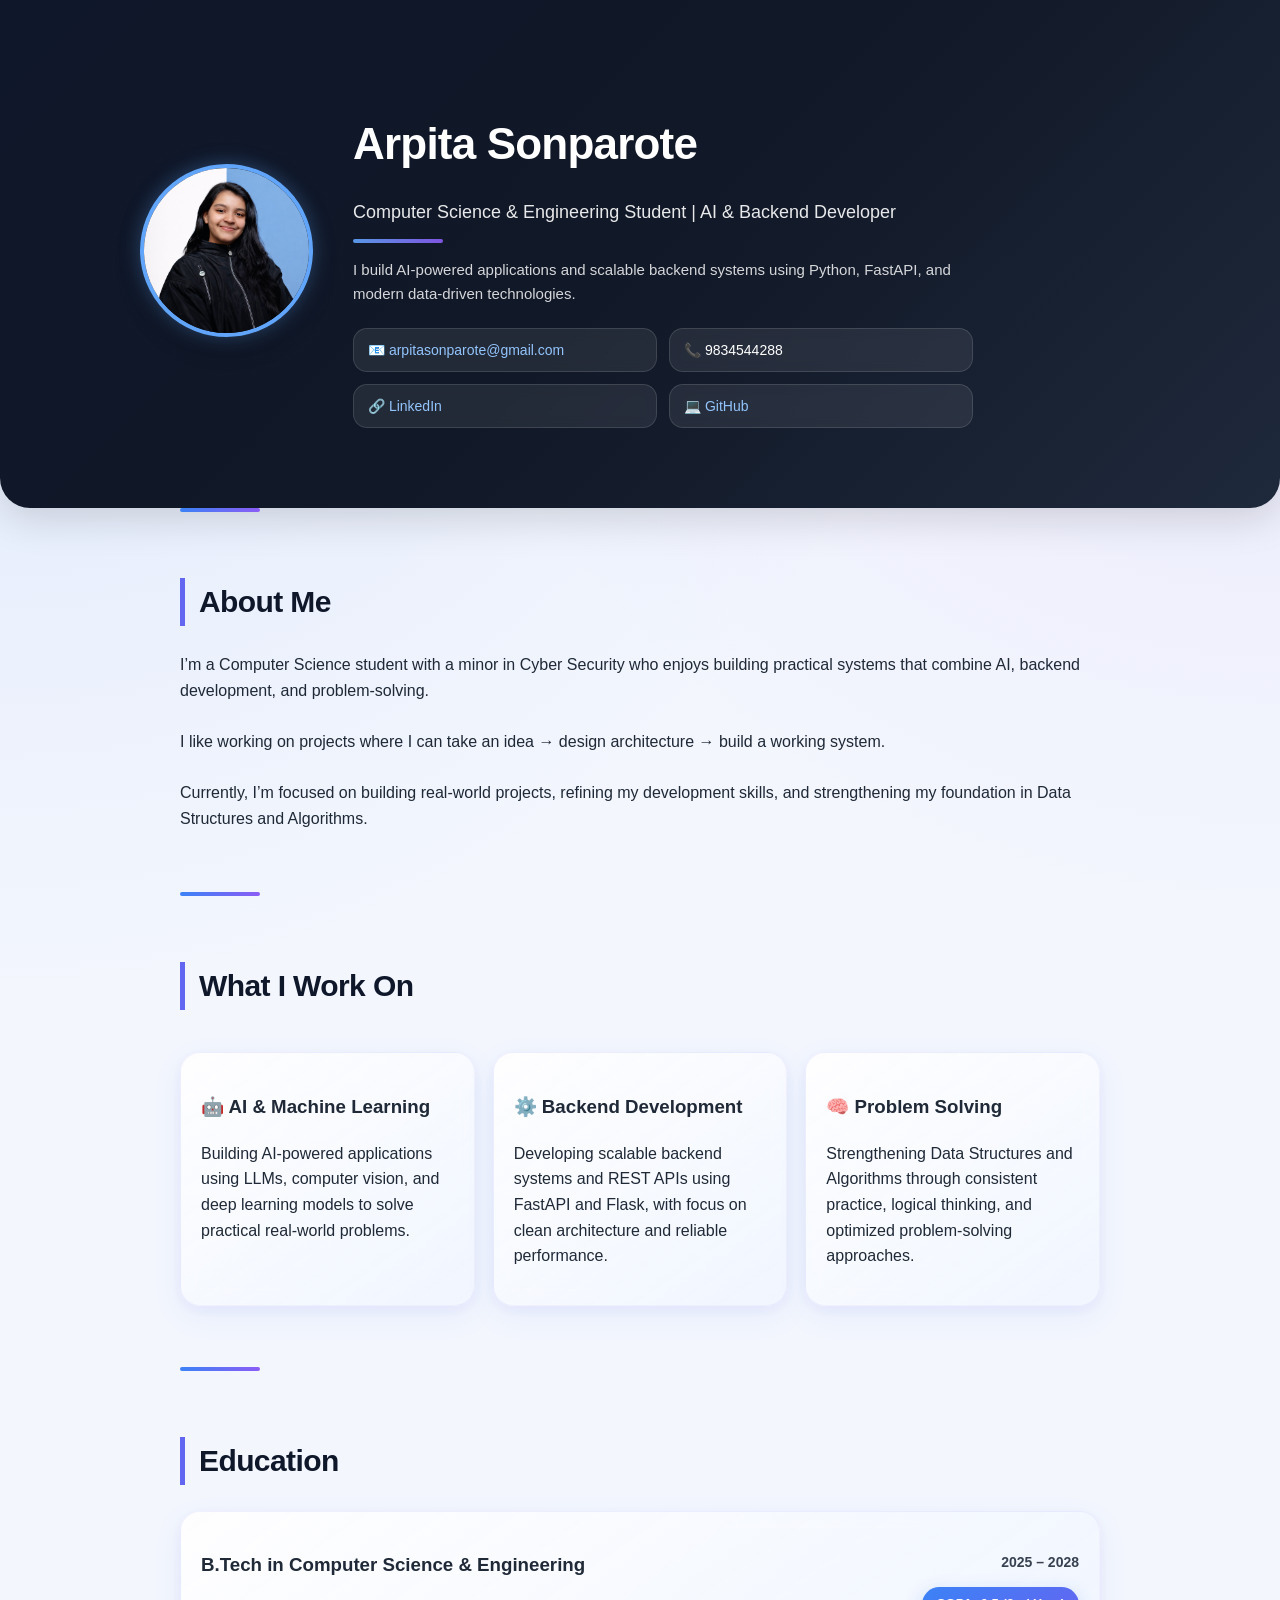
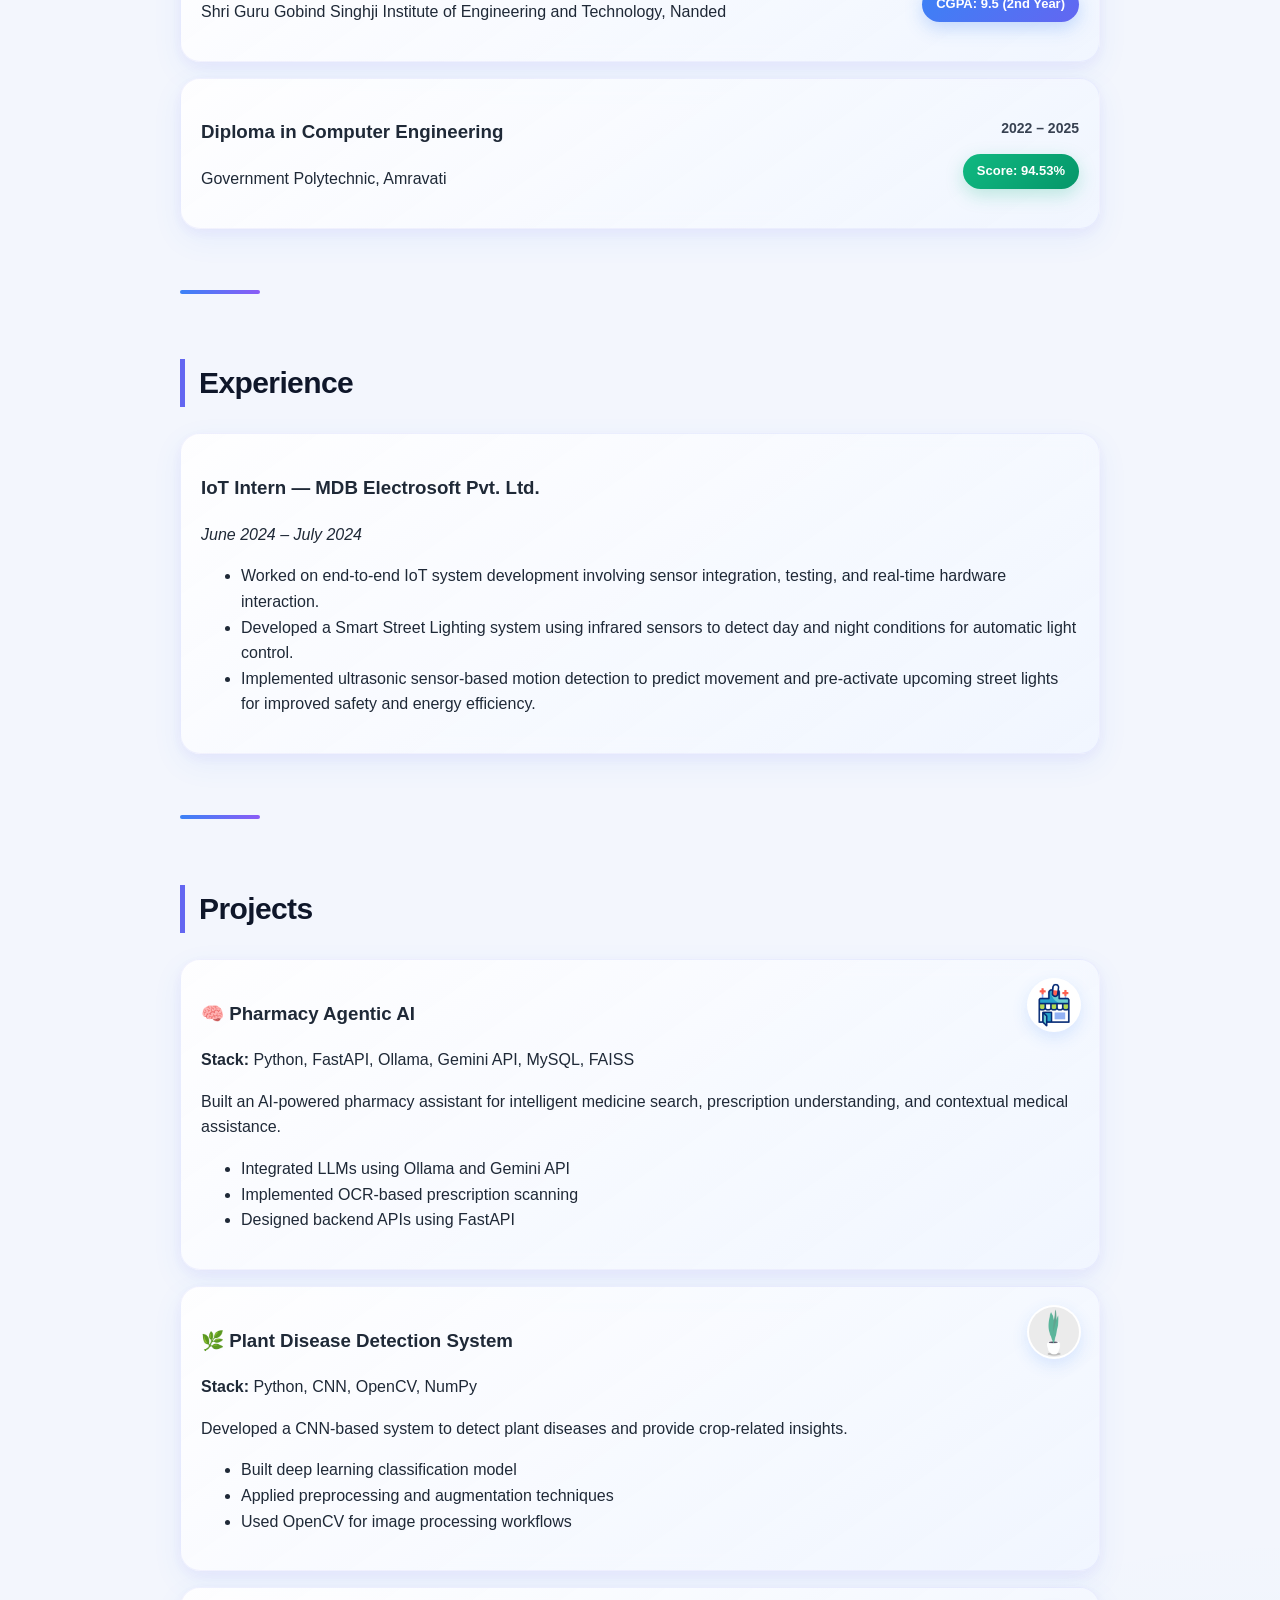
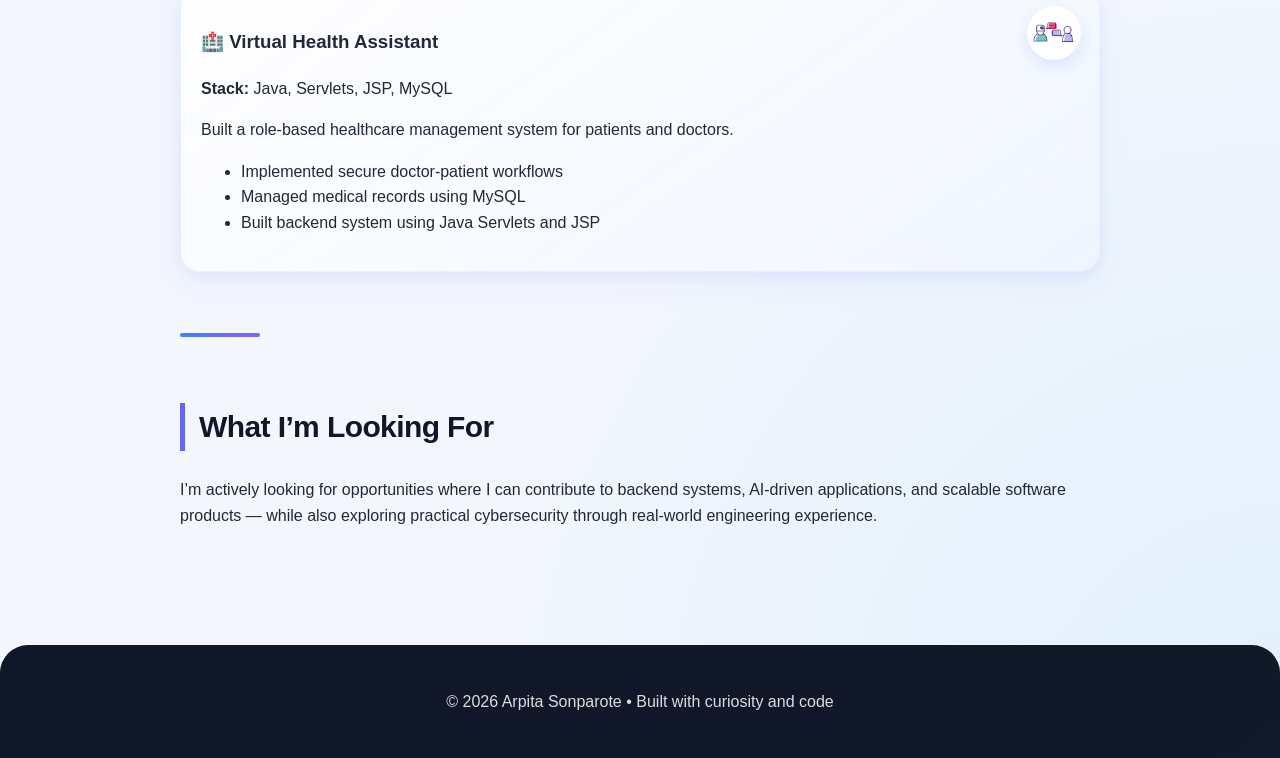
==== index.html @ f2f12609 "Update index.html" ====
<!DOCTYPE html>
<html lang="en">
<head>
  <meta charset="UTF-8" />
  <meta name="viewport" content="width=device-width, initial-scale=1.0"/>
  <title>Arpita Sonparote | Portfolio</title>
  <link rel="stylesheet" href="style.css">
</head>

<body>

  <!-- HERO -->
  <header class="hero">
    <div class="hero-container">

      <!-- LEFT: PHOTO -->
      <div class="hero-left">
        <img src="profile.png" alt="Arpita Sonparote">
      </div>

      <!-- RIGHT: TEXT -->
      <div class="hero-right">

        <h1>Arpita Sonparote</h1>

        <p class="subtitle">
          Computer Science & Engineering Student | AI & Backend Developer
        </p>

        <p class="intro">
          I build AI-powered applications and scalable backend systems using Python, FastAPI,
          and modern data-driven technologies.
        </p>

        <!-- CONTACT GRID -->
        <div class="contact-grid">

          <div class="contact-item">
            📧
            <a href="mailto:arpita.j.sonparote2317@gmail.com">
              arpitasonparote@gmail.com
            </a>
          </div>

          <div class="contact-item">
            📞 <span>9834544288</span>
          </div>

          <div class="contact-item">
            🔗
            <a href="https://www.linkedin.com/in/arpita-sonparote-9b73a1313" target="_blank">
              LinkedIn
            </a>
          </div>

          <div class="contact-item">
            💻
            <a href="https://github.com/Arpita368" target="_blank">
              GitHub
            </a>
          </div>

        </div>

      </div>
    </div>
  </header>


  <!-- ABOUT -->
  <section>
    <h2>About Me</h2>

    <p>
      I’m a Computer Science student with a minor in Cyber Security who enjoys building practical systems that combine AI,
      backend development, and problem-solving.
      <br><br>
      I like working on projects where I can take an idea → design architecture → build a working system.
      <br><br>
      Currently, I’m focused on building real-world projects, refining my development skills, and strengthening my foundation in Data Structures and Algorithms.
    </p>
  </section>


  <section>
    <h2>What I Work On</h2>

    <div class="grid">

      <div class="card">
        <h3>🤖 AI & Machine Learning</h3>
        <p>
          Building AI-powered applications using LLMs, computer vision, and deep learning models to solve practical real-world problems.
        </p>
      </div>

      <div class="card">
        <h3>⚙️ Backend Development</h3>
        <p>
          Developing scalable backend systems and REST APIs using FastAPI and Flask, with focus on clean architecture and reliable performance.
        </p>
      </div>

      <div class="card">
        <h3>🧠 Problem Solving</h3>
        <p>
          Strengthening Data Structures and Algorithms through consistent practice, logical thinking, and optimized problem-solving approaches.
        </p>
      </div>

    </div>
  </section>


  <!-- EDUCATION -->
  <section>
    <h2>Education</h2>

    <div class="card edu-item">
      <div class="edu-left">
        <h3>B.Tech in Computer Science & Engineering</h3>
        <p>Shri Guru Gobind Singhji Institute of Engineering and Technology, Nanded</p>
      </div>

      <div class="edu-right">
        <p><b>2025 – 2028</b></p>
        <p>
          <span class="badge">CGPA: 9.5 (2nd Year)</span>
        </p>
      </div>
    </div>

    <div class="card edu-item">
      <div class="edu-left">
        <h3>Diploma in Computer Engineering</h3>
        <p>Government Polytechnic, Amravati</p>
      </div>

      <div class="edu-right">
        <p><b>2022 – 2025</b></p>
        <p>
          <span class="badge diploma-badge">Score: 94.53%</span>
        </p>
      </div>
    </div>
  </section>


  <!-- EXPERIENCE -->
  <section>
    <h2>Experience</h2>

    <div class="card">
      <h3>IoT Intern — MDB Electrosoft Pvt. Ltd.</h3>
      <p><i>June 2024 – July 2024</i></p>

      <ul>
        <li>
          Worked on end-to-end IoT system development involving sensor integration,
          testing, and real-time hardware interaction.
        </li>

        <li>
          Developed a Smart Street Lighting system using infrared sensors to detect
          day and night conditions for automatic light control.
        </li>

        <li>
          Implemented ultrasonic sensor-based motion detection to predict movement
          and pre-activate upcoming street lights for improved safety and energy efficiency.
        </li>
      </ul>
    </div>
  </section>


  <!-- PROJECTS -->
  <section>
    <h2>Projects</h2>

    <div class="card project-card">
      <img src="pharmacy.gif" class="project-icon" alt="Project Icon">

      <h3>🧠 Pharmacy Agentic AI</h3>
      <p><b>Stack:</b> Python, FastAPI, Ollama, Gemini API, MySQL, FAISS</p>

      <p>
        Built an AI-powered pharmacy assistant for intelligent medicine search,
        prescription understanding, and contextual medical assistance.
      </p>

      <ul>
        <li>Integrated LLMs using Ollama and Gemini API</li>
        <li>Implemented OCR-based prescription scanning</li>
        <li>Designed backend APIs using FastAPI</li>
      </ul>
    </div>


    <div class="card project-card">
      <img src="plant.gif" class="project-icon" alt="Project Icon">

      <h3>🌿 Plant Disease Detection System</h3>
      <p><b>Stack:</b> Python, CNN, OpenCV, NumPy</p>

      <p>
        Developed a CNN-based system to detect plant diseases
        and provide crop-related insights.
      </p>

      <ul>
        <li>Built deep learning classification model</li>
        <li>Applied preprocessing and augmentation techniques</li>
        <li>Used OpenCV for image processing workflows</li>
      </ul>
    </div>


    <div class="card project-card">
      <img src="health.gif" class="project-icon" alt="Project Icon">

      <h3>🏥 Virtual Health Assistant</h3>
      <p><b>Stack:</b> Java, Servlets, JSP, MySQL</p>

      <p>
        Built a role-based healthcare management system
        for patients and doctors.
      </p>

      <ul>
        <li>Implemented secure doctor-patient workflows</li>
        <li>Managed medical records using MySQL</li>
        <li>Built backend system using Java Servlets and JSP</li>
      </ul>
    </div>

  </section>


  <section class="closing">
    <h2>What I’m Looking For</h2>

    <p>
      I’m actively looking for opportunities where I can contribute to backend systems,
      AI-driven applications, and scalable software products — while also exploring practical
      cybersecurity through real-world engineering experience.
    </p>
  </section>


  <!-- FOOTER -->
  <footer>
    <p>© 2026 Arpita Sonparote • Built with curiosity and code</p>
  </footer>

</body>
</html>
---- style.css ----
html {
  scroll-behavior: smooth;
}

/* GLOBAL */
body {
  font-family: "Segoe UI", Arial, sans-serif;
  margin: 0;

  background:
    radial-gradient(circle at top left, rgba(59,130,246,0.12), transparent 24%),
    radial-gradient(circle at top right, rgba(139,92,246,0.10), transparent 22%),
    radial-gradient(circle at bottom right, rgba(14,165,233,0.08), transparent 20%),
    #f3f6fd;

  color: #1f2937;
  line-height: 1.6;
}

/* HERO */
.hero {
  background:
    linear-gradient(135deg, #0f172a, #111827, #1e293b);

  color: white;
  padding: 80px 20px;

  border-bottom-left-radius: 30px;
  border-bottom-right-radius: 30px;

  box-shadow: 0 10px 40px rgba(0,0,0,0.15);
}

/* HERO LAYOUT */
.hero-container {
  max-width: 1000px;
  margin: auto;

  display: flex;
  align-items: center;
  gap: 40px;
}

/* PROFILE IMAGE */
.hero-left img {
  width: 165px;
  height: 165px;

  border-radius: 50%;
  object-fit: cover;

  border: 4px solid #60a5fa;

  box-shadow:
    0 0 20px rgba(96,165,250,0.35),
    0 10px 25px rgba(0,0,0,0.28);
}

/* HERO TEXT */
.hero-right h1 {
  font-size: 44px;
  margin-bottom: 6px;

  letter-spacing: -0.8px;
}

.subtitle {
  font-size: 18px;
  opacity: 0.9;
  margin-bottom: 10px;

  position: relative;
}

.subtitle::after {
  content: "";

  display: block;

  width: 90px;
  height: 4px;

  margin-top: 12px;

  border-radius: 10px;

  background:
    linear-gradient(to right, #60a5fa, #8b5cf6);
}

.intro {
  font-size: 15px;
  opacity: 0.82;

  margin-bottom: 22px;
  max-width: 620px;
}

/* CONTACT GRID */
.contact-grid {
  display: grid;
  grid-template-columns: 1fr 1fr;

  gap: 12px;
  font-size: 14px;
}

.contact-item {
  background: rgba(255,255,255,0.08);

  border: 1px solid rgba(255,255,255,0.12);

  padding: 10px 14px;

  border-radius: 14px;

  backdrop-filter: blur(6px);

  transition: 0.25s ease;
}

.contact-item:hover {
  background: rgba(255,255,255,0.14);

  transform: translateY(-3px);

  box-shadow:
    0 8px 18px rgba(96,165,250,0.14);
}

.contact-item a {
  color: #93c5fd;
  text-decoration: none;
}

.contact-item a:hover {
  text-decoration: underline;
}

/* SECTIONS */
section {
  max-width: 920px;
  margin: auto;

  padding: 45px 20px;

  position: relative;
}

section::before {
  content: "";

  position: absolute;
  top: 0;
  left: 20px;

  width: 80px;
  height: 4px;

  border-radius: 10px;

  background:
    linear-gradient(to right, #3b82f6, #8b5cf6);
}

/* SECTION HEADINGS */
h2 {
  color: #0f172a;

  border-left: 5px solid #6366f1;

  padding-left: 14px;

  margin-bottom: 26px;

  font-size: 30px;

  letter-spacing: -0.6px;
}

/* CARDS */
.card {
  background:
    linear-gradient(
      145deg,
      rgba(255,255,255,0.88),
      rgba(240,245,255,0.82)
    );

  backdrop-filter: blur(10px);

  padding: 20px;
  margin: 16px 0;

  border-radius: 20px;

  border: 1px solid rgba(99,102,241,0.08);

  box-shadow:
    0 10px 30px rgba(59,130,246,0.08),
    0 4px 14px rgba(139,92,246,0.06);

  transition: all 0.28s ease;
}

.card:hover {
  transform: translateY(-6px);

  box-shadow:
    0 18px 35px rgba(99,102,241,0.14),
    0 8px 20px rgba(59,130,246,0.10);

  border-color: rgba(99,102,241,0.18);
}

/* GRID */
.grid {
  display: grid;

  grid-template-columns: repeat(auto-fit, minmax(230px, 1fr));

  gap: 18px;
}

/* LINKS */
a {
  color: #2563eb;
  text-decoration: none;
}

a:hover {
  text-decoration: underline;
}

/* EDUCATION */
.edu-item {
  display: flex;

  justify-content: space-between;
  align-items: center;

  gap: 20px;
}

.edu-left {
  flex: 1;
}

.edu-right {
  text-align: right;

  min-width: 150px;

  font-size: 14px;
  color: #374151;
}

/* BADGES */
.badge {
  display: inline-block;

  background:
    linear-gradient(135deg, #3b82f6, #6366f1);

  color: white;

  padding: 7px 14px;

  border-radius: 24px;

  font-size: 13px;
  font-weight: 600;

  box-shadow:
    0 6px 18px rgba(59,130,246,0.28);

  animation: pulseBadge 2s infinite ease-in-out;
}

.diploma-badge {
  background:
    linear-gradient(135deg, #10b981, #059669);

  box-shadow:
    0 6px 18px rgba(16,185,129,0.25);
}

@keyframes pulseBadge {
  0% {
    transform: scale(1);
  }

  50% {
    transform: scale(1.05);
  }

  100% {
    transform: scale(1);
  }
}

/* PROJECT CARDS */
.project-card {
  position: relative;
  overflow: hidden;
}

/* PROJECT ICON */
.project-icon {
  position: absolute;

  top: 18px;
  right: 18px;

  width: 50px;
  height: 50px;

  border-radius: 50%;
  object-fit: cover;

  border: 2px solid rgba(255,255,255,0.9);

  background: white;

  box-shadow:
    0 0 0 rgba(99,102,241,0),
    0 6px 16px rgba(59,130,246,0.16);

  transition: 0.3s ease;
}

.project-card:hover .project-icon {
  transform: scale(1.08);

  box-shadow:
    0 0 18px rgba(99,102,241,0.35),
    0 8px 22px rgba(59,130,246,0.22);
}

/* FOOTER */
footer {
  text-align: center;

  padding: 28px;

  background:
    linear-gradient(135deg, #0f172a, #111827);

  color: rgba(255,255,255,0.85);

  margin-top: 55px;

  border-top-left-radius: 28px;
  border-top-right-radius: 28px;
}

/* CONTACT TEXT */
.contact p {
  margin: 5px;

  font-size: 14px;

  opacity: 0.9;
}

/* RESPONSIVE */
@media (max-width: 768px) {

  .hero-container {
    flex-direction: column;
    text-align: center;
  }

  .contact-grid {
    grid-template-columns: 1fr;
  }
}

@media (max-width: 600px) {

  .edu-item {
    flex-direction: column;
    align-items: flex-start;
  }

  .edu-right {
    text-align: left;
  }
}
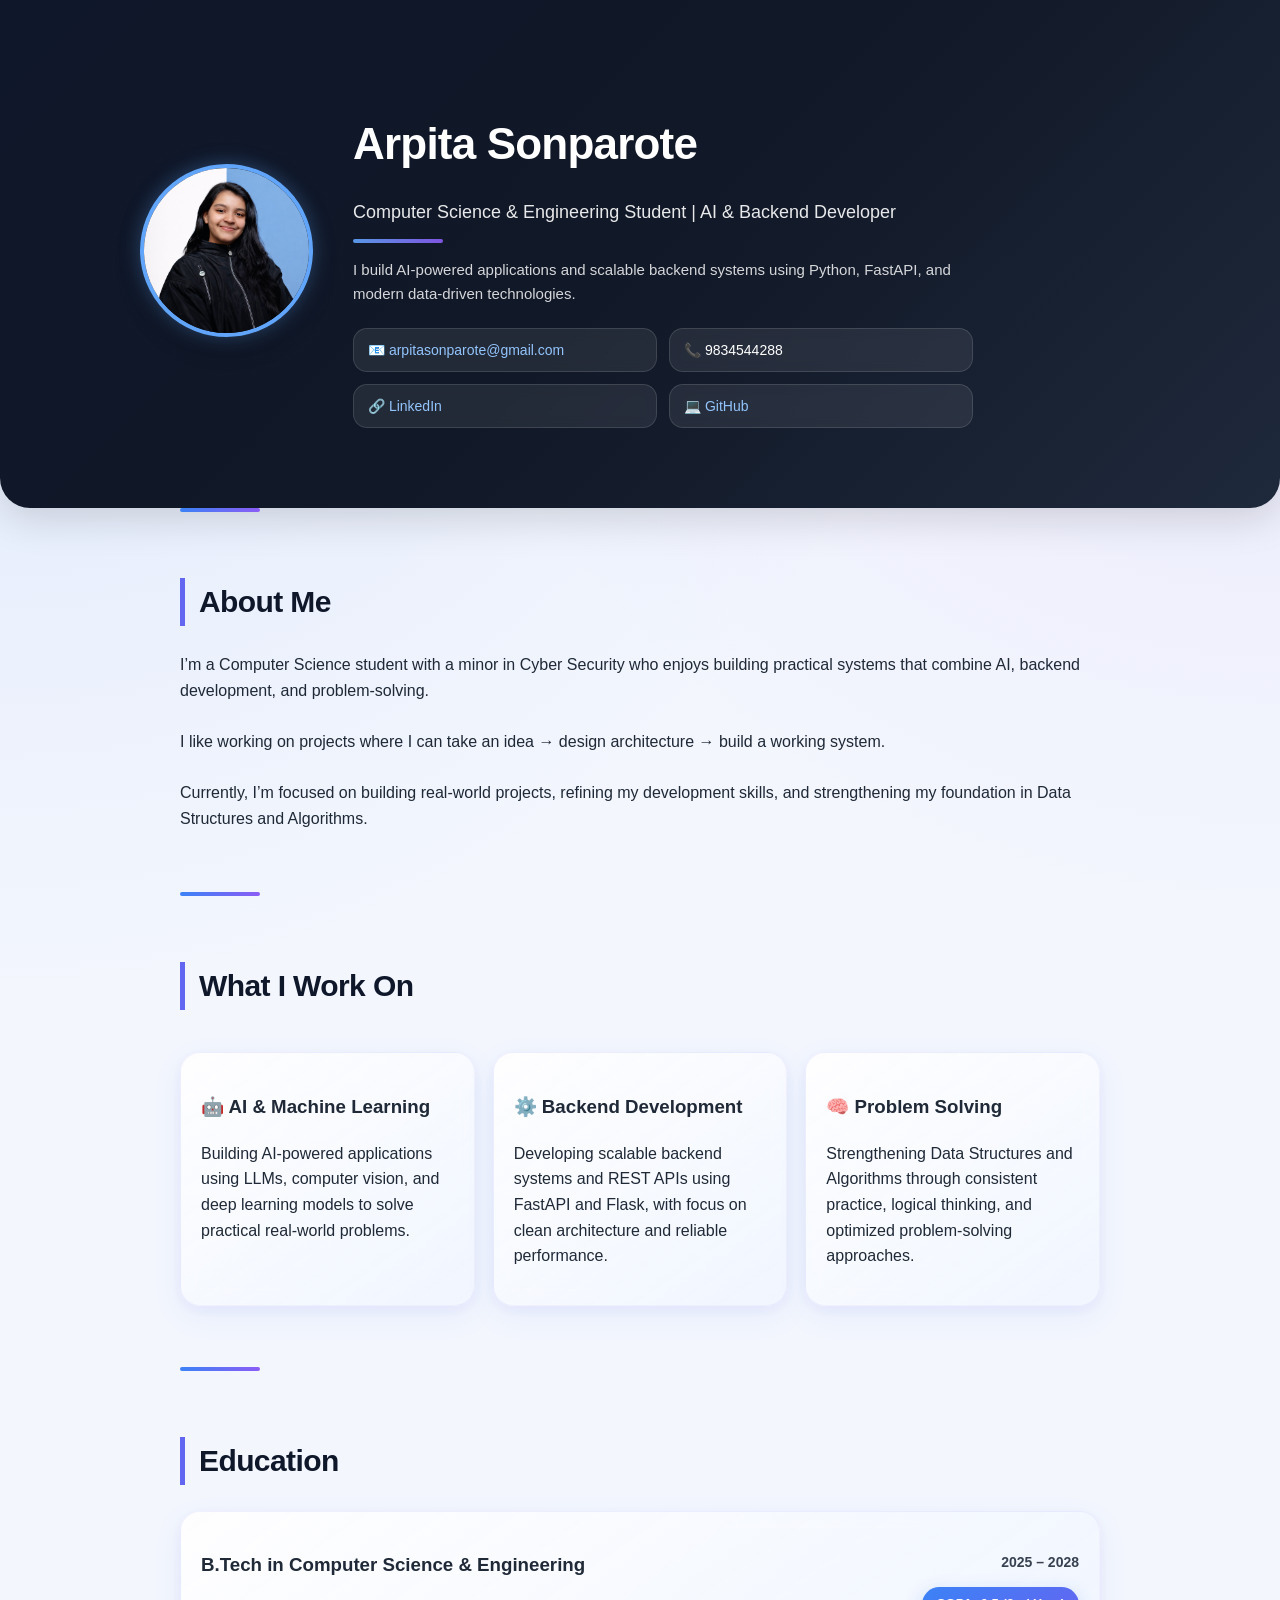
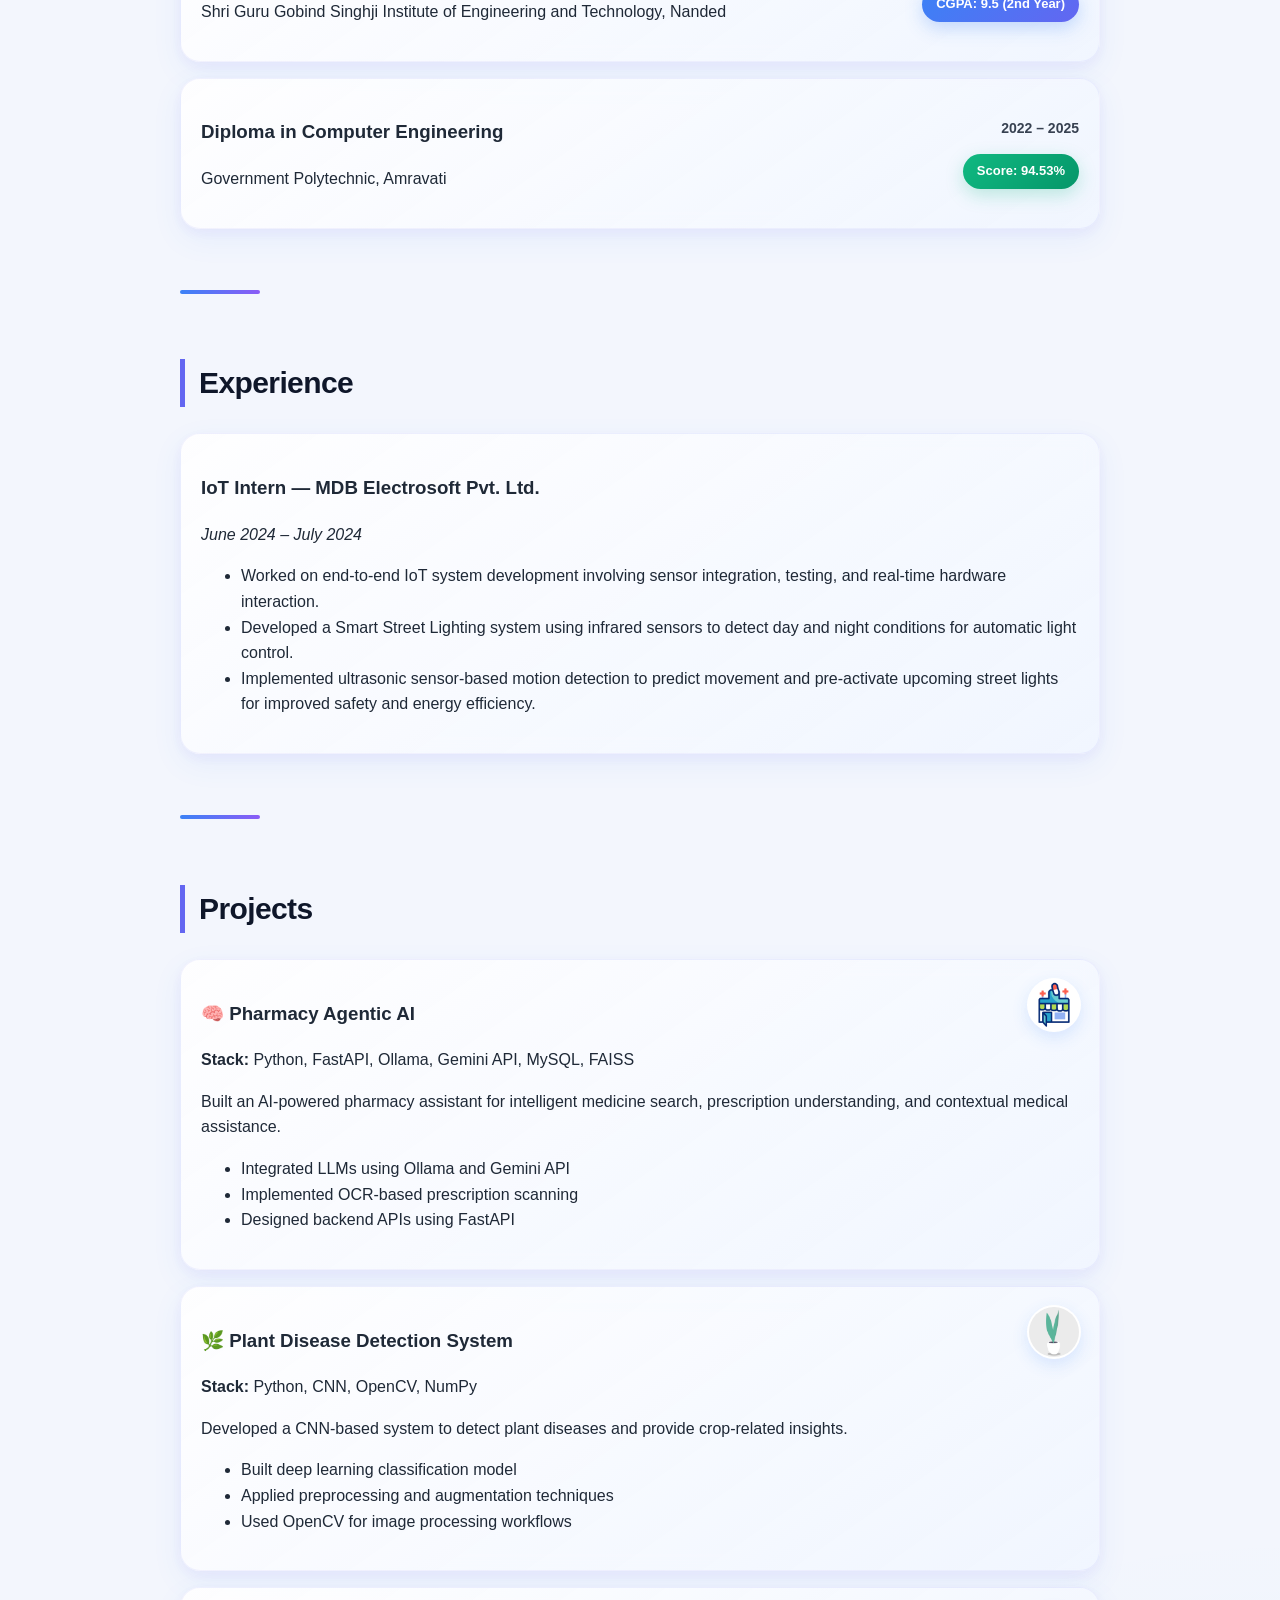
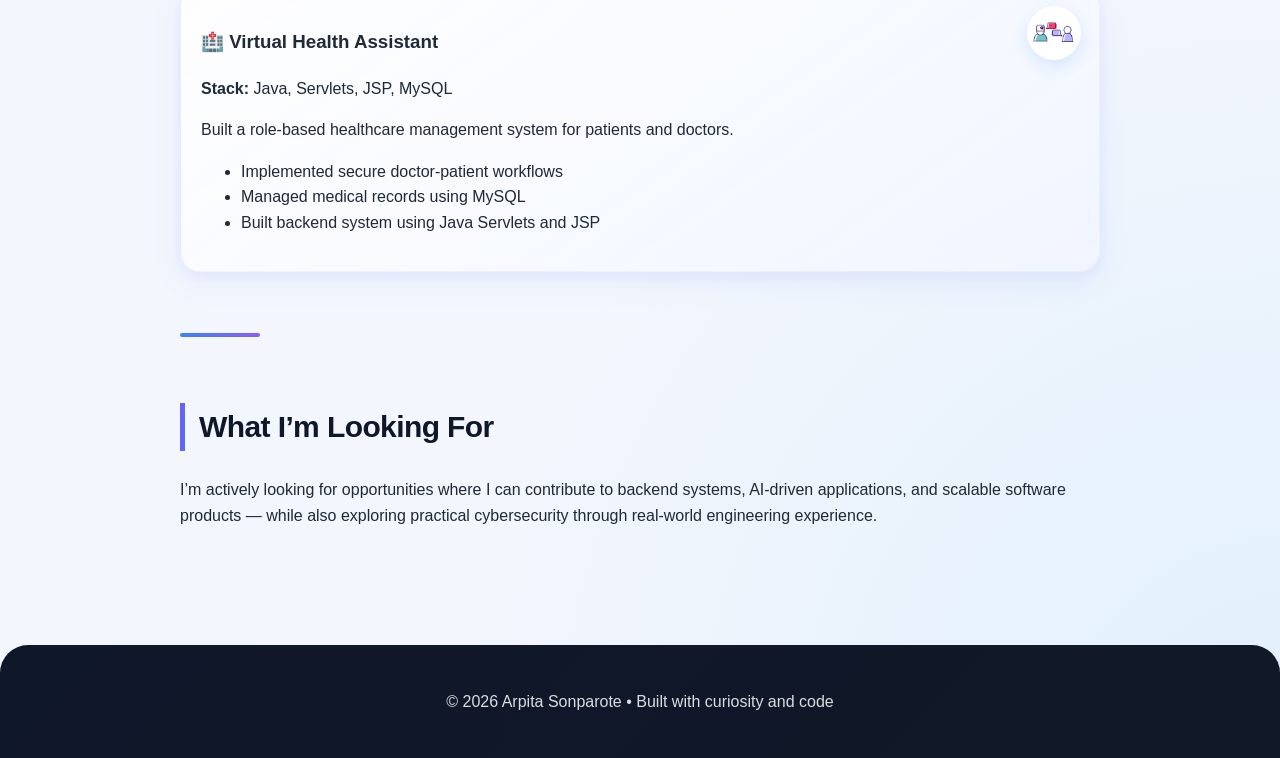
==== commit c8f3735d: "Update index.html" ====
--- a/index.html
+++ b/index.html
@@ -37,8 +37,8 @@
 
           <div class="contact-item">
             📧
-            <a href="mailto:arpita.j.sonparote2317@gmail.com">
-              arpitasonparote@gmail.com
+            <a href="https://mail.google.com/mail/?view=cm&fs=1&to=arpita.j.sonparote2317@gmail.com" target="_blank">
+                arpitasonparote@gmail.com
             </a>
           </div>
 
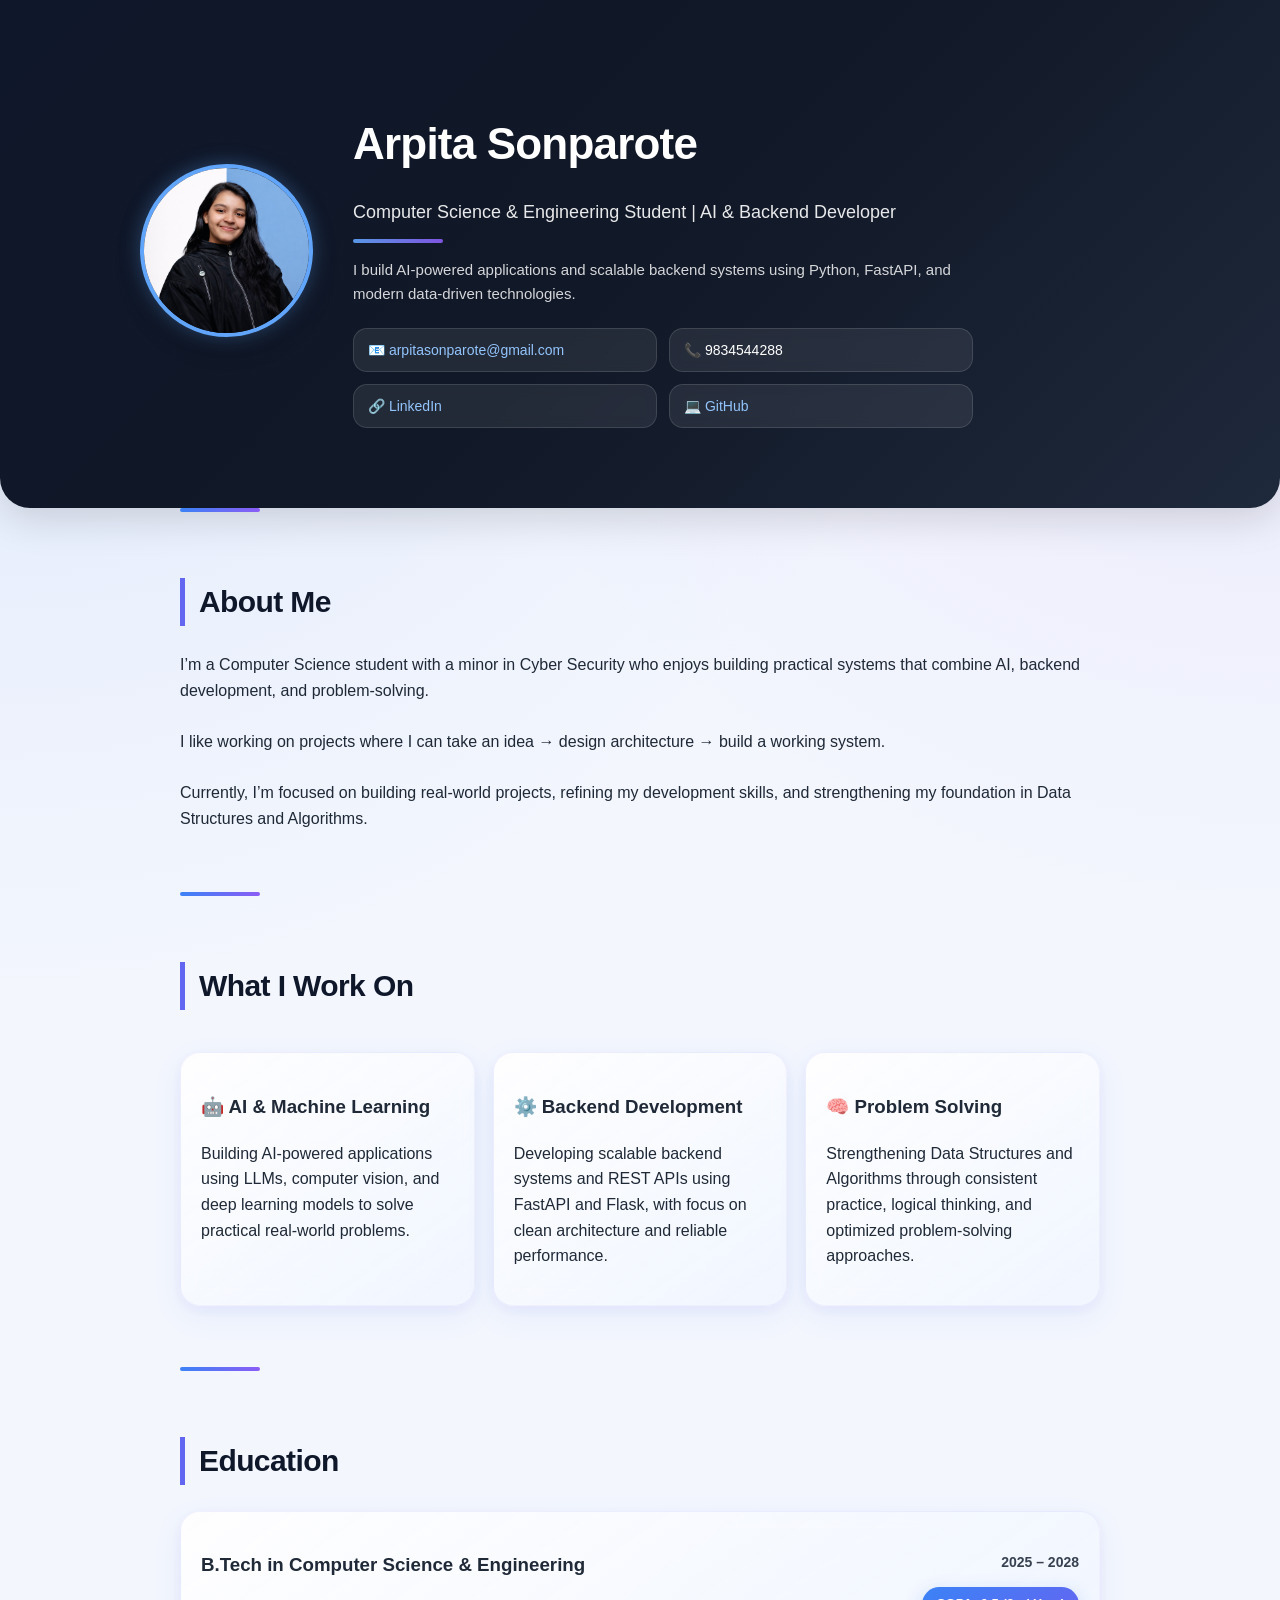
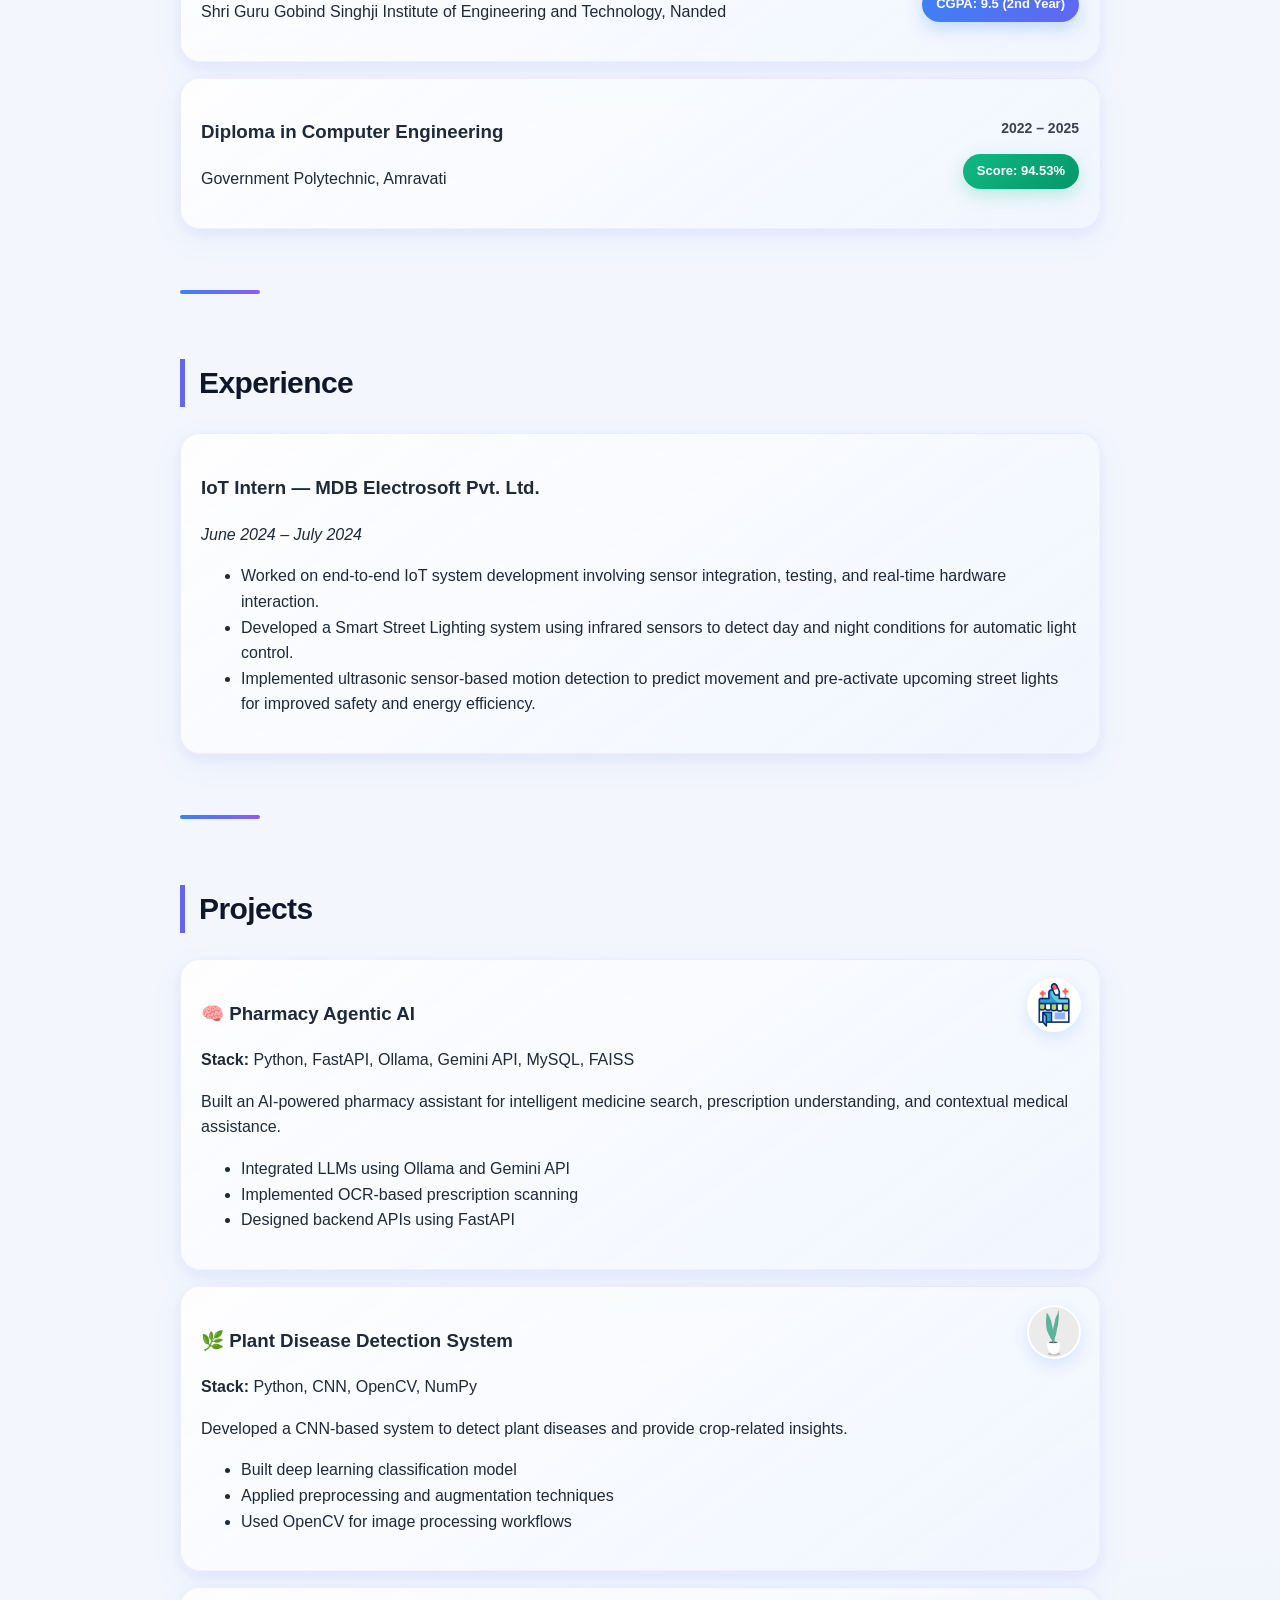
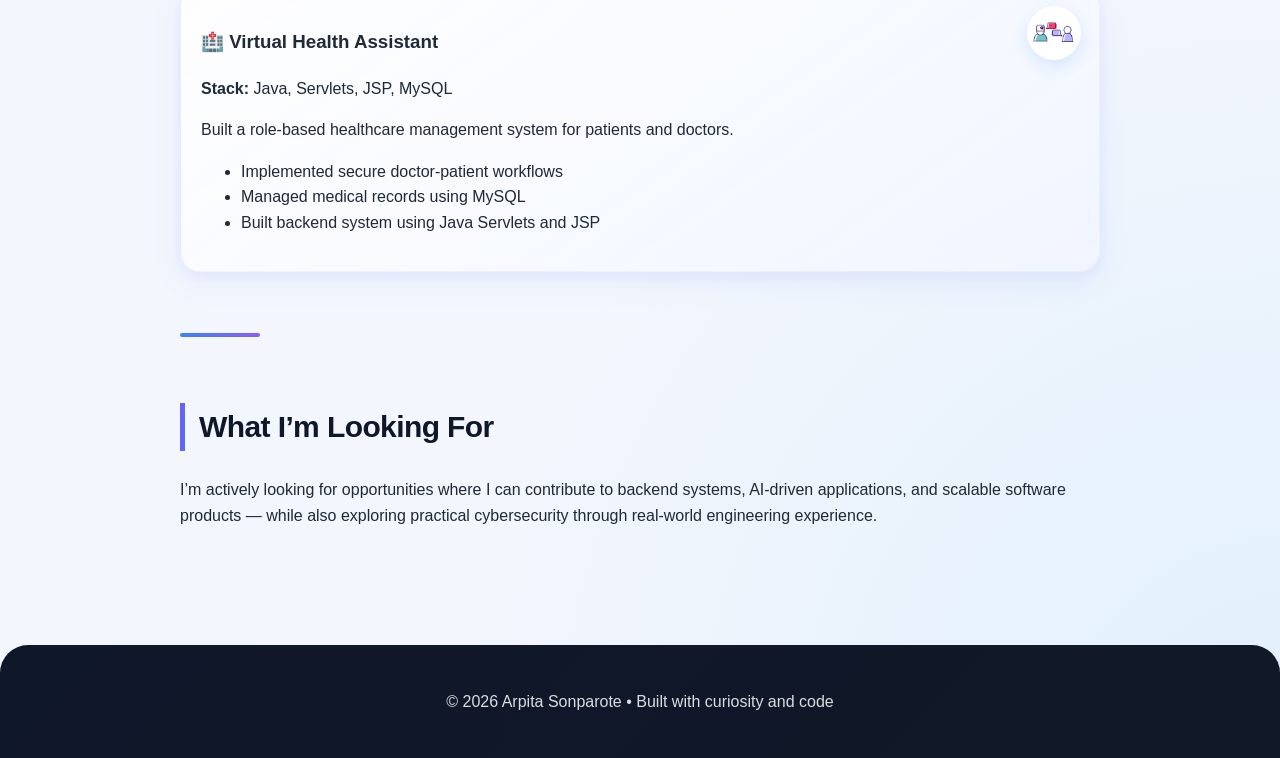
==== commit 9a7fe213: "Update index.html" ====
--- a/index.html
+++ b/index.html
@@ -37,7 +37,7 @@
 
           <div class="contact-item">
             📧
-            <a href="https://mail.google.com/mail/?view=cm&fs=1&to=arpita.j.sonparote2317@gmail.com" target="_blank">
+            <a href="https://mail.google.com/mail/?view=cm&fs=1&to=arpitasonparote@gmail.com" target="_blank">
                 arpitasonparote@gmail.com
             </a>
           </div>
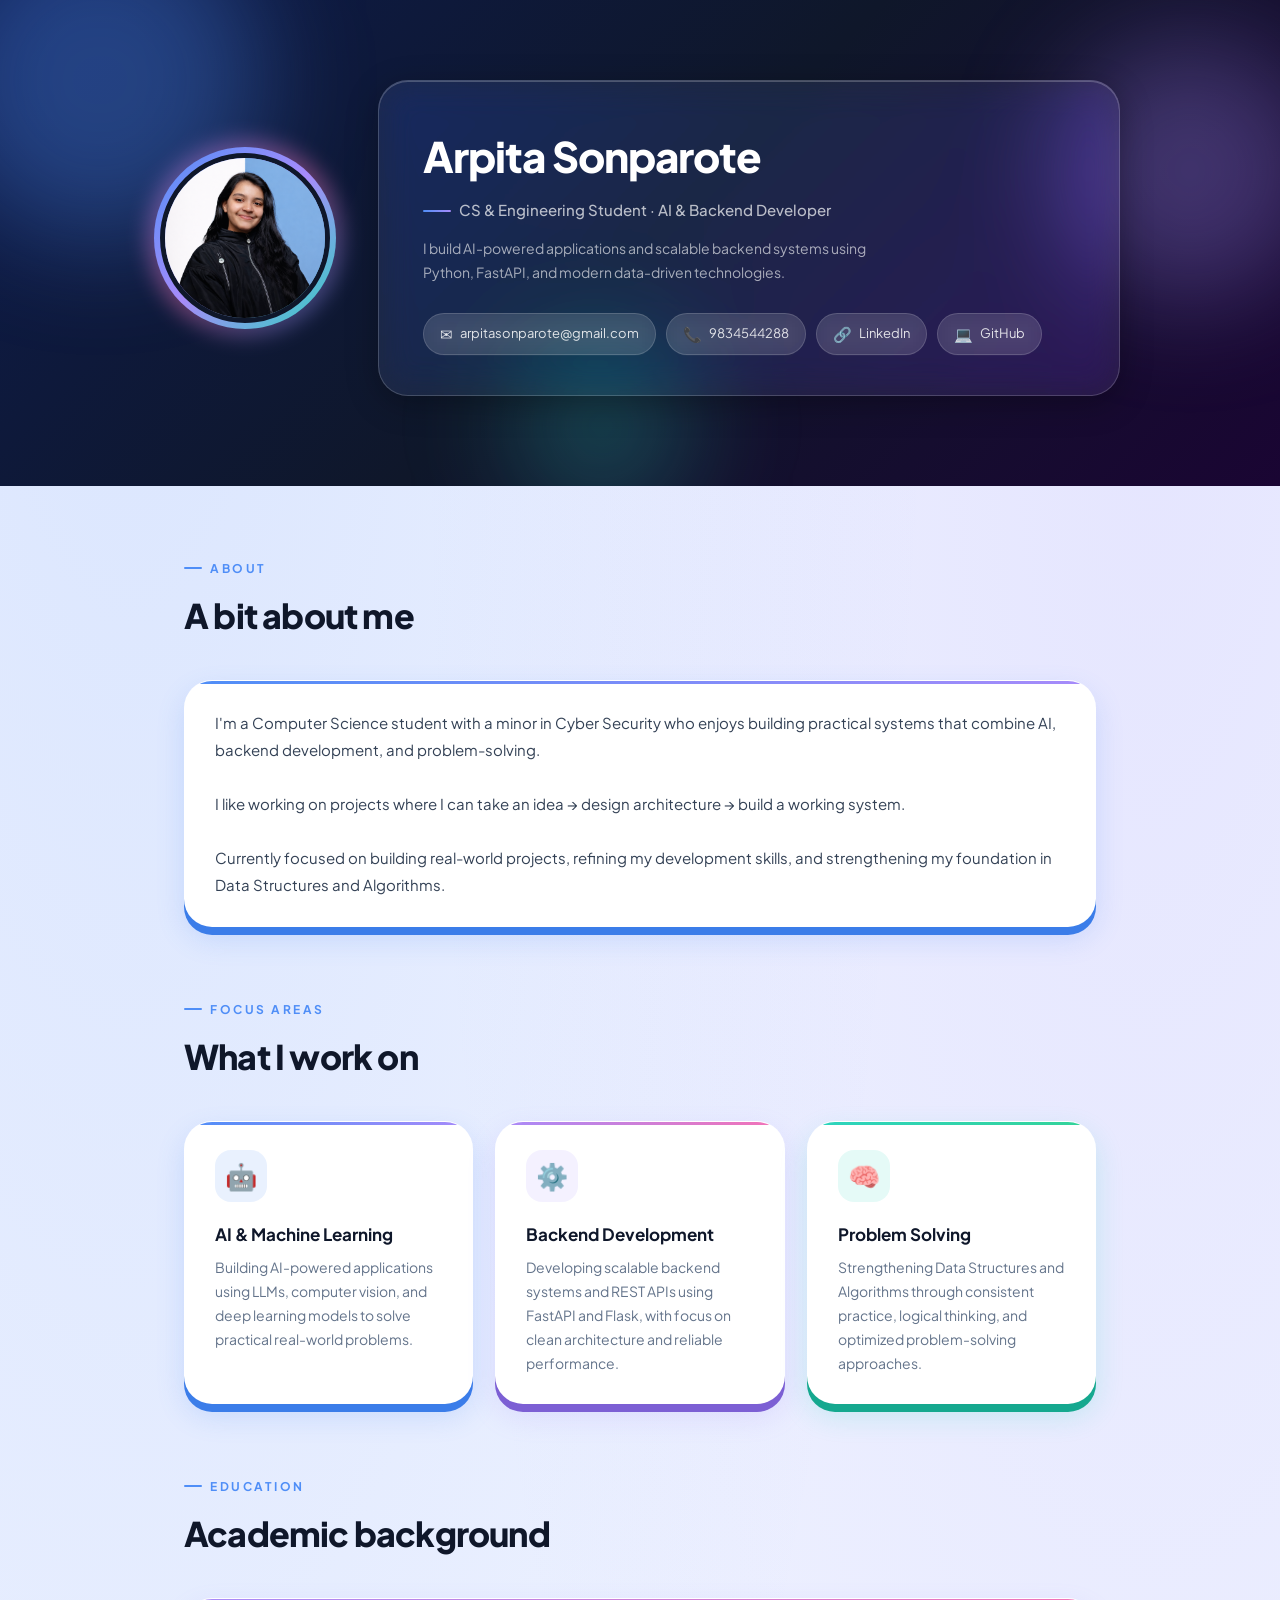
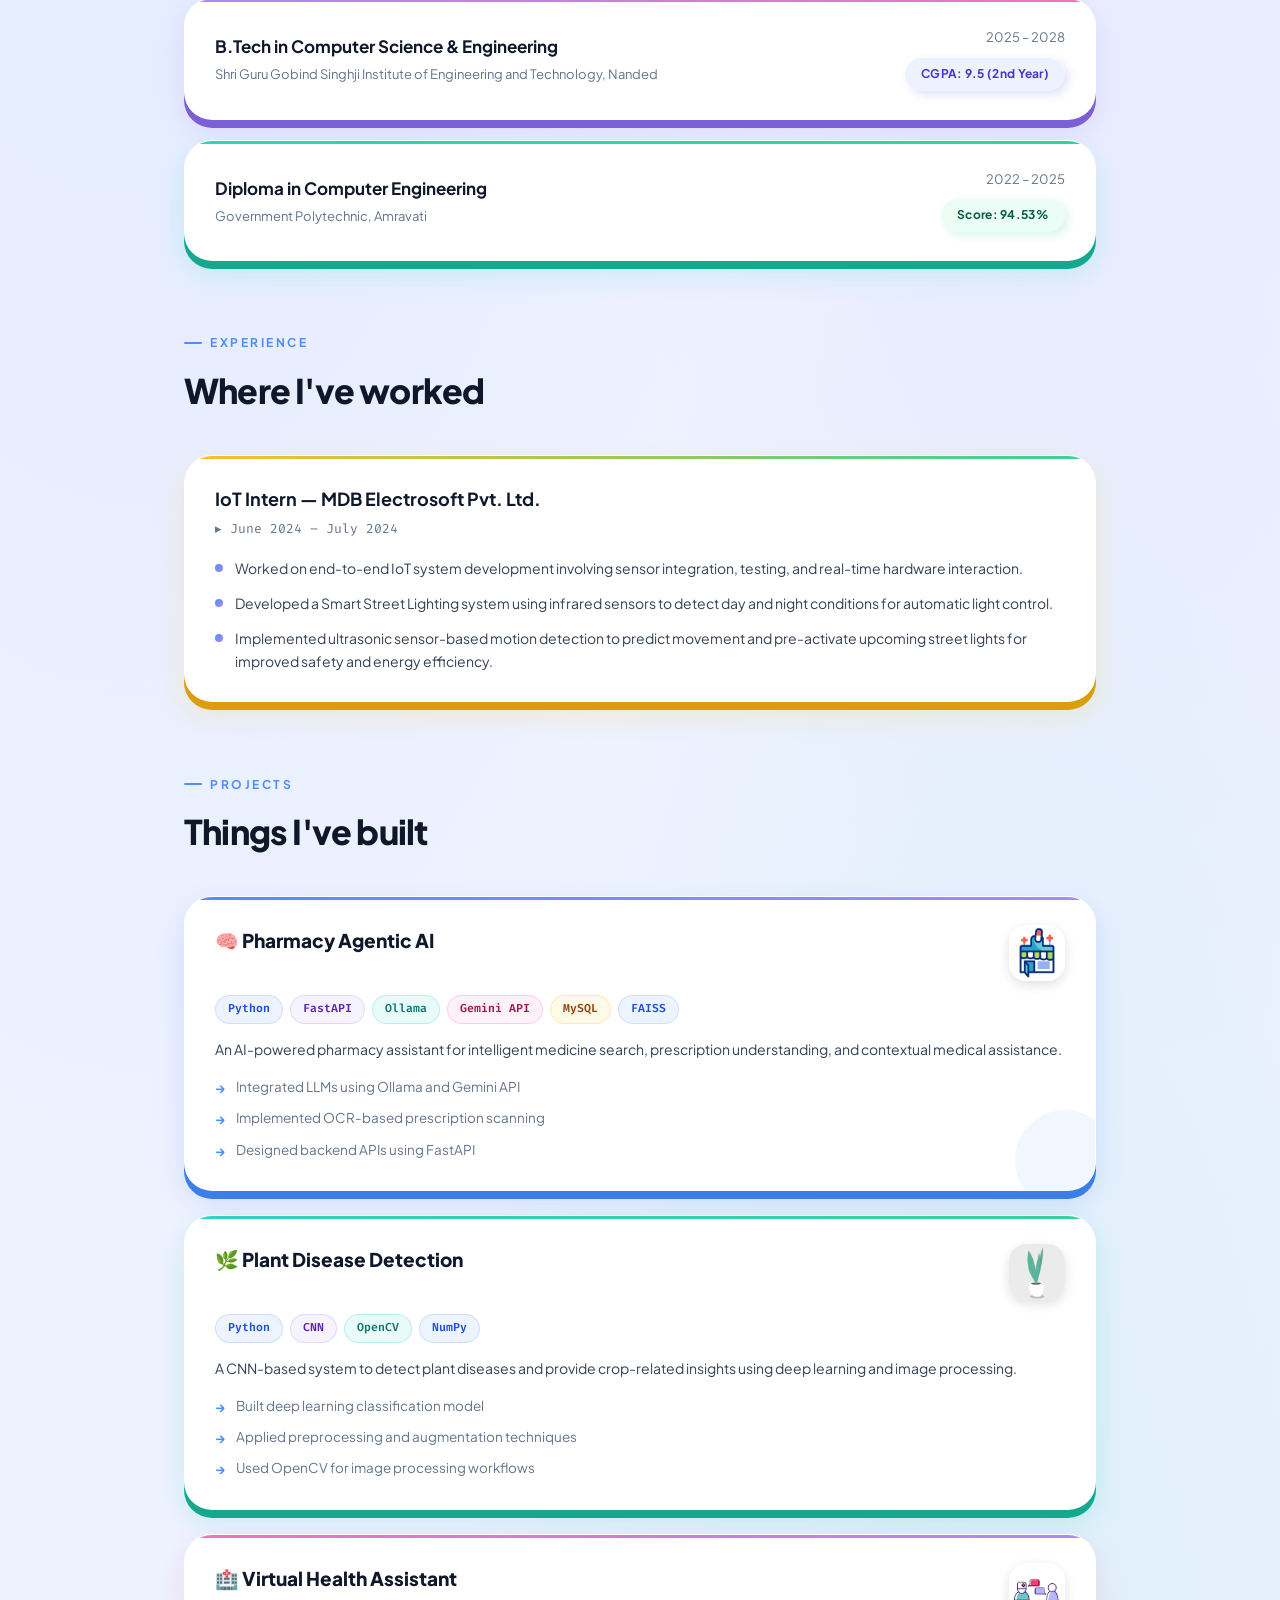
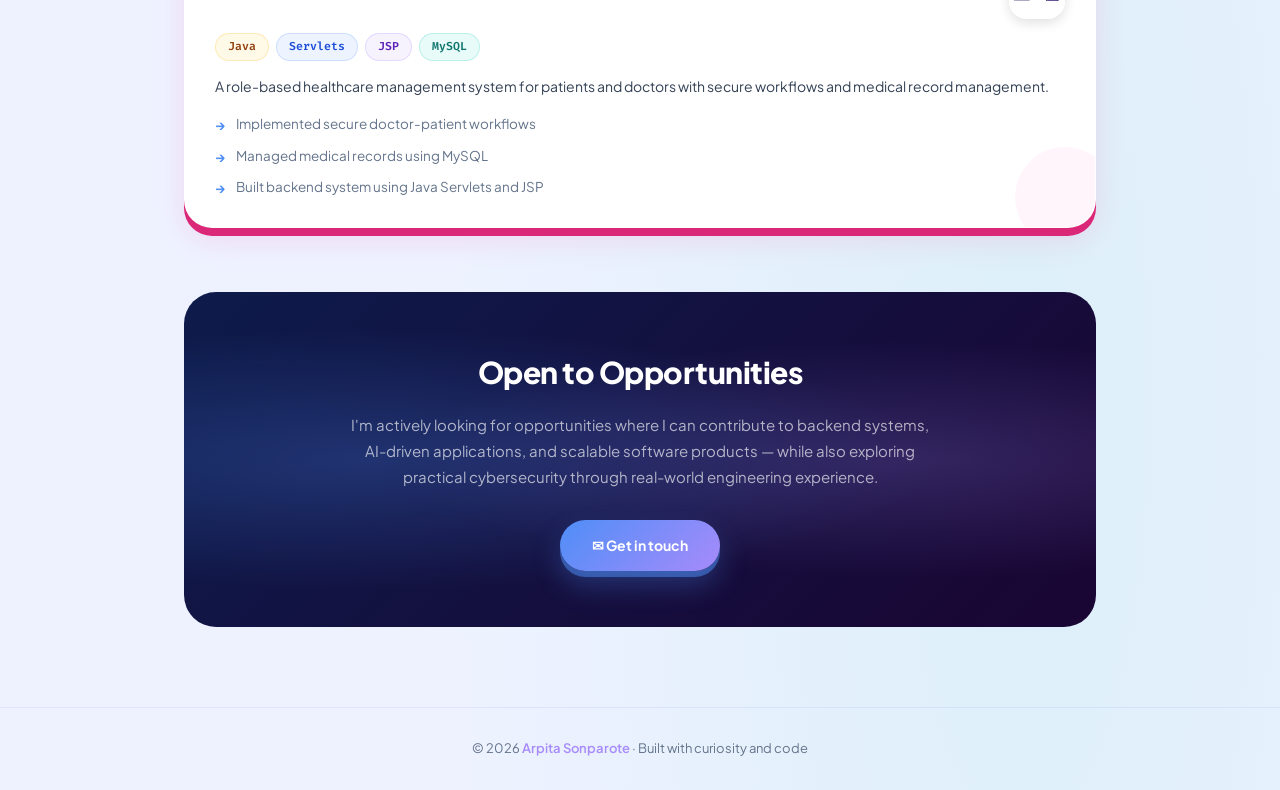
==== commit 9a280051: "Update index.html" ====
--- a/index.html
+++ b/index.html
@@ -1,4 +1,818 @@
 <!DOCTYPE html>
+<html lang="en">
+<head>
+  <meta charset="UTF-8" />
+  <meta name="viewport" content="width=device-width, initial-scale=1.0"/>
+  <title>Arpita Sonparote | Portfolio</title>
+  <link href="https://fonts.googleapis.com/css2?family=Plus+Jakarta+Sans:wght@400;500;600;700;800&family=Fira+Code:wght@400;500&display=swap" rel="stylesheet">
+  <style>
+    *, *::before, *::after { box-sizing: border-box; margin: 0; padding: 0; }
+
+    :root {
+      --clay-blue: #4f8ef7;
+      --clay-purple: #a78bfa;
+      --clay-teal: #2dd4bf;
+      --clay-pink: #f472b6;
+      --clay-green: #34d399;
+      --clay-amber: #fbbf24;
+      --bg: #eef2ff;
+      --surface: #ffffff;
+      --text-dark: #0f172a;
+      --text-mid: #334155;
+      --text-soft: #64748b;
+      --radius-clay: 28px;
+      --radius-pill: 50px;
+    }
+
+    html { scroll-behavior: smooth; }
+
+    body {
+      font-family: 'Plus Jakarta Sans', sans-serif;
+      background: var(--bg);
+      background-image:
+        radial-gradient(ellipse at 10% 0%, rgba(79,142,247,0.13) 0%, transparent 50%),
+        radial-gradient(ellipse at 90% 10%, rgba(167,139,250,0.12) 0%, transparent 45%),
+        radial-gradient(ellipse at 80% 90%, rgba(45,212,191,0.09) 0%, transparent 40%);
+      color: var(--text-dark);
+      line-height: 1.65;
+      overflow-x: hidden;
+    }
+
+    /* ─── GLASSMORPHISM HERO ─── */
+    .hero {
+      position: relative;
+      padding: 80px 24px 90px;
+      overflow: hidden;
+    }
+
+    .hero::before {
+      content: "";
+      position: absolute; inset: 0;
+      background: linear-gradient(135deg, #0d1b4b 0%, #0f172a 50%, #1a0533 100%);
+      z-index: 0;
+    }
+
+    /* floating orbs behind glass */
+    .hero-orb {
+      position: absolute;
+      border-radius: 50%;
+      filter: blur(55px);
+      z-index: 0;
+      pointer-events: none;
+      animation: float 7s ease-in-out infinite;
+    }
+    .orb1 { width: 320px; height: 320px; background: rgba(79,142,247,0.35); top: -80px; left: -60px; }
+    .orb2 { width: 260px; height: 260px; background: rgba(167,139,250,0.30); top: 40px; right: -40px; animation-delay: -3s; }
+    .orb3 { width: 180px; height: 180px; background: rgba(45,212,191,0.25); bottom: -30px; left: 40%; animation-delay: -5s; }
+
+    @keyframes float {
+      0%, 100% { transform: translateY(0px) scale(1); }
+      50% { transform: translateY(-20px) scale(1.04); }
+    }
+
+    .hero-inner {
+      position: relative; z-index: 1;
+      max-width: 960px;
+      margin: auto;
+      display: flex;
+      align-items: center;
+      gap: 48px;
+    }
+
+    /* glassmorphism card wrapping hero text */
+    .hero-glass {
+      flex: 1;
+      background: rgba(255,255,255,0.07);
+      border: 1px solid rgba(255,255,255,0.18);
+      backdrop-filter: blur(18px) saturate(180%);
+      -webkit-backdrop-filter: blur(18px) saturate(180%);
+      border-radius: 30px;
+      padding: 40px 44px;
+      box-shadow:
+        0 8px 32px rgba(0,0,0,0.28),
+        inset 0 1px 0 rgba(255,255,255,0.22);
+    }
+
+    /* profile photo with claymorphism ring */
+    .hero-photo-wrap {
+      position: relative;
+      flex-shrink: 0;
+    }
+
+    .hero-photo-wrap::before {
+      content: "";
+      position: absolute;
+      inset: -6px;
+      border-radius: 50%;
+      background: linear-gradient(135deg, var(--clay-blue), var(--clay-purple), var(--clay-teal));
+      z-index: 0;
+      animation: spin 8s linear infinite;
+    }
+
+    .hero-photo-wrap::after {
+      content: "";
+      position: absolute;
+      inset: -14px;
+      border-radius: 50%;
+      background: linear-gradient(135deg, var(--clay-purple), var(--clay-pink), var(--clay-blue));
+      opacity: 0.4;
+      z-index: -1;
+      filter: blur(10px);
+    }
+
+    @keyframes spin {
+      from { transform: rotate(0deg); }
+      to   { transform: rotate(360deg); }
+    }
+
+    .hero-photo-wrap img {
+      position: relative; z-index: 1;
+      width: 170px; height: 170px;
+      border-radius: 50%;
+      object-fit: cover;
+      border: 5px solid #0f172a;
+      display: block;
+    }
+
+    .hero-name {
+      font-size: 42px;
+      font-weight: 800;
+      color: #fff;
+      letter-spacing: -1px;
+      margin-bottom: 8px;
+    }
+
+    .hero-role {
+      font-size: 15px;
+      color: rgba(255,255,255,0.7);
+      font-weight: 500;
+      margin-bottom: 14px;
+      display: flex;
+      align-items: center;
+      gap: 8px;
+    }
+
+    .hero-role::before {
+      content: "";
+      display: inline-block;
+      width: 28px; height: 2px;
+      background: linear-gradient(to right, var(--clay-blue), var(--clay-purple));
+      border-radius: 2px;
+    }
+
+    .hero-intro {
+      font-size: 14px;
+      color: rgba(255,255,255,0.62);
+      margin-bottom: 28px;
+      max-width: 480px;
+      line-height: 1.7;
+    }
+
+    /* contact pills — glassmorphism */
+    .contact-pills {
+      display: flex;
+      flex-wrap: wrap;
+      gap: 10px;
+    }
+
+    .c-pill {
+      display: inline-flex;
+      align-items: center;
+      gap: 7px;
+      padding: 8px 16px;
+      border-radius: var(--radius-pill);
+      background: rgba(255,255,255,0.10);
+      border: 1px solid rgba(255,255,255,0.16);
+      backdrop-filter: blur(8px);
+      font-size: 13px;
+      color: rgba(255,255,255,0.85);
+      text-decoration: none;
+      transition: all 0.25s ease;
+      cursor: pointer;
+    }
+
+    .c-pill:hover {
+      background: rgba(255,255,255,0.18);
+      border-color: rgba(255,255,255,0.30);
+      transform: translateY(-2px);
+      color: #fff;
+    }
+
+    .c-pill .icon { font-size: 15px; }
+
+    /* ─── SECTION LAYOUT ─── */
+    .section {
+      max-width: 960px;
+      margin: 0 auto;
+      padding: 64px 24px;
+    }
+
+    .section-label {
+      display: inline-flex;
+      align-items: center;
+      gap: 8px;
+      font-size: 12px;
+      font-weight: 700;
+      text-transform: uppercase;
+      letter-spacing: 2.5px;
+      color: var(--clay-blue);
+      margin-bottom: 10px;
+    }
+
+    .section-label::before {
+      content: "";
+      display: inline-block;
+      width: 18px; height: 2px;
+      background: var(--clay-blue);
+      border-radius: 2px;
+    }
+
+    h2.section-title {
+      font-size: 34px;
+      font-weight: 800;
+      color: var(--text-dark);
+      letter-spacing: -0.8px;
+      margin-bottom: 36px;
+    }
+
+    /* ─── CLAYMORPHISM CARDS ─── */
+    .clay-card {
+      background: var(--surface);
+      border-radius: var(--radius-clay);
+      padding: 28px 30px;
+      border: 1.5px solid rgba(255,255,255,0.9);
+      transition: transform 0.28s cubic-bezier(0.34,1.56,0.64,1), box-shadow 0.28s ease;
+      position: relative;
+      overflow: hidden;
+    }
+
+    .clay-card::before {
+      content: "";
+      position: absolute;
+      top: 0; left: 0; right: 0;
+      height: 3px;
+      border-radius: var(--radius-clay) var(--radius-clay) 0 0;
+      background: linear-gradient(to right, var(--card-accent-a, var(--clay-blue)), var(--card-accent-b, var(--clay-purple)));
+    }
+
+    .clay-card:hover {
+      transform: translateY(-8px) scale(1.01);
+    }
+
+    /* Blue clay */
+    .clay-blue {
+      box-shadow:
+        0 8px 0 #3b7de9,
+        0 12px 28px rgba(79,142,247,0.20),
+        inset 0 1px 0 rgba(255,255,255,0.95);
+      --card-accent-a: #4f8ef7;
+      --card-accent-b: #a78bfa;
+    }
+    .clay-blue:hover { box-shadow: 0 4px 0 #3b7de9, 0 16px 36px rgba(79,142,247,0.28), inset 0 1px 0 rgba(255,255,255,0.95); }
+
+    /* Purple clay */
+    .clay-purple {
+      box-shadow:
+        0 8px 0 #7c5fd4,
+        0 12px 28px rgba(167,139,250,0.20),
+        inset 0 1px 0 rgba(255,255,255,0.95);
+      --card-accent-a: #a78bfa;
+      --card-accent-b: #f472b6;
+    }
+    .clay-purple:hover { box-shadow: 0 4px 0 #7c5fd4, 0 16px 36px rgba(167,139,250,0.28), inset 0 1px 0 rgba(255,255,255,0.95); }
+
+    /* Teal clay */
+    .clay-teal {
+      box-shadow:
+        0 8px 0 #15a88f,
+        0 12px 28px rgba(45,212,191,0.20),
+        inset 0 1px 0 rgba(255,255,255,0.95);
+      --card-accent-a: #2dd4bf;
+      --card-accent-b: #34d399;
+    }
+    .clay-teal:hover { box-shadow: 0 4px 0 #15a88f, 0 16px 36px rgba(45,212,191,0.28), inset 0 1px 0 rgba(255,255,255,0.95); }
+
+    /* Pink clay */
+    .clay-pink {
+      box-shadow:
+        0 8px 0 #db2777,
+        0 12px 28px rgba(244,114,182,0.20),
+        inset 0 1px 0 rgba(255,255,255,0.95);
+      --card-accent-a: #f472b6;
+      --card-accent-b: #a78bfa;
+    }
+    .clay-pink:hover { box-shadow: 0 4px 0 #db2777, 0 16px 36px rgba(244,114,182,0.28), inset 0 1px 0 rgba(255,255,255,0.95); }
+
+    /* Amber clay */
+    .clay-amber {
+      box-shadow:
+        0 8px 0 #d89e0b,
+        0 12px 28px rgba(251,191,36,0.20),
+        inset 0 1px 0 rgba(255,255,255,0.95);
+      --card-accent-a: #fbbf24;
+      --card-accent-b: #34d399;
+    }
+    .clay-amber:hover { box-shadow: 0 4px 0 #d89e0b, 0 16px 36px rgba(251,191,36,0.28), inset 0 1px 0 rgba(255,255,255,0.95); }
+
+    /* ─── WHAT I WORK ON GRID ─── */
+    .work-grid {
+      display: grid;
+      grid-template-columns: repeat(auto-fit, minmax(240px, 1fr));
+      gap: 22px;
+    }
+
+    .work-card .icon-wrap {
+      width: 52px; height: 52px;
+      border-radius: 16px;
+      display: flex; align-items: center; justify-content: center;
+      font-size: 26px;
+      margin-bottom: 18px;
+    }
+
+    .work-card h3 {
+      font-size: 17px;
+      font-weight: 700;
+      color: var(--text-dark);
+      margin-bottom: 8px;
+    }
+
+    .work-card p {
+      font-size: 14px;
+      color: var(--text-soft);
+      line-height: 1.7;
+    }
+
+    /* icon bg tints */
+    .icon-blue  { background: rgba(79,142,247,0.12); }
+    .icon-purple{ background: rgba(167,139,250,0.12); }
+    .icon-teal  { background: rgba(45,212,191,0.12); }
+
+    /* ─── EDUCATION ─── */
+    .edu-grid { display: grid; gap: 20px; }
+
+    .edu-card { display: flex; justify-content: space-between; align-items: center; gap: 20px; }
+    .edu-card h3 { font-size: 17px; font-weight: 700; color: var(--text-dark); margin-bottom: 4px; }
+    .edu-card .school { font-size: 13px; color: var(--text-soft); }
+    .edu-right { text-align: right; flex-shrink: 0; }
+    .edu-year { font-size: 13px; color: var(--text-soft); margin-bottom: 8px; }
+
+    /* Neuomorphism badge */
+    .neuo-badge {
+      display: inline-block;
+      padding: 7px 16px;
+      border-radius: var(--radius-pill);
+      font-size: 12px;
+      font-weight: 700;
+      background: #eef2ff;
+      color: #4338ca;
+      box-shadow:
+        4px 4px 8px rgba(99,102,241,0.18),
+        -3px -3px 7px rgba(255,255,255,0.95),
+        inset 0 1px 0 rgba(255,255,255,0.8);
+      letter-spacing: 0.3px;
+    }
+
+    .neuo-badge.green {
+      background: #ecfdf5;
+      color: #065f46;
+      box-shadow:
+        4px 4px 8px rgba(52,211,153,0.18),
+        -3px -3px 7px rgba(255,255,255,0.95),
+        inset 0 1px 0 rgba(255,255,255,0.8);
+    }
+
+    /* ─── EXPERIENCE ─── */
+    .exp-card h3 { font-size: 18px; font-weight: 700; color: var(--text-dark); margin-bottom: 4px; }
+    .exp-card .exp-meta { font-size: 13px; color: var(--text-soft); font-family: 'Fira Code', monospace; margin-bottom: 18px; }
+
+    .exp-card ul { list-style: none; display: flex; flex-direction: column; gap: 12px; }
+    .exp-card ul li {
+      display: flex;
+      align-items: flex-start;
+      gap: 12px;
+      font-size: 14px;
+      color: var(--text-mid);
+      line-height: 1.65;
+    }
+    .exp-card ul li::before {
+      content: "";
+      display: inline-block;
+      width: 8px; height: 8px;
+      border-radius: 50%;
+      background: linear-gradient(135deg, var(--clay-blue), var(--clay-purple));
+      flex-shrink: 0;
+      margin-top: 7px;
+    }
+
+    /* ─── PROJECTS ─── */
+    .projects-grid { display: grid; gap: 24px; }
+
+    .project-card { position: relative; }
+
+    .project-header {
+      display: flex;
+      align-items: flex-start;
+      justify-content: space-between;
+      margin-bottom: 14px;
+      gap: 16px;
+    }
+
+    .project-title { font-size: 19px; font-weight: 800; color: var(--text-dark); margin-bottom: 4px; }
+
+    .project-gif {
+      width: 56px; height: 56px;
+      border-radius: 18px;
+      object-fit: cover;
+      flex-shrink: 0;
+      box-shadow: 0 4px 12px rgba(0,0,0,0.12);
+    }
+
+    .stack-pills { display: flex; flex-wrap: wrap; gap: 7px; margin: 14px 0; }
+
+    .stack-pill {
+      display: inline-block;
+      padding: 4px 12px;
+      border-radius: 20px;
+      font-size: 11.5px;
+      font-weight: 600;
+      font-family: 'Fira Code', monospace;
+      background: rgba(79,142,247,0.10);
+      color: #1d4ed8;
+      border: 1px solid rgba(79,142,247,0.20);
+    }
+
+    .stack-pill.purple { background: rgba(167,139,250,0.10); color: #5b21b6; border-color: rgba(167,139,250,0.25); }
+    .stack-pill.teal   { background: rgba(45,212,191,0.10);  color: #0f766e; border-color: rgba(45,212,191,0.25); }
+    .stack-pill.pink   { background: rgba(244,114,182,0.10); color: #9d174d; border-color: rgba(244,114,182,0.25); }
+    .stack-pill.amber  { background: rgba(251,191,36,0.10);  color: #92400e; border-color: rgba(251,191,36,0.25); }
+
+    .project-desc { font-size: 14px; color: var(--text-mid); line-height: 1.7; margin-bottom: 14px; }
+
+    .project-points { list-style: none; display: flex; flex-direction: column; gap: 8px; }
+    .project-points li {
+      display: flex; align-items: flex-start; gap: 10px;
+      font-size: 13.5px; color: var(--text-soft);
+    }
+    .project-points li::before {
+      content: "→";
+      color: var(--clay-blue);
+      font-weight: 700;
+      flex-shrink: 0;
+      margin-top: 1px;
+    }
+
+    /* decorative corner blob on project cards */
+    .project-card::after {
+      content: "";
+      position: absolute;
+      bottom: -20px; right: -20px;
+      width: 100px; height: 100px;
+      border-radius: 50%;
+      opacity: 0.07;
+      pointer-events: none;
+    }
+    .clay-blue.project-card::after  { background: var(--clay-blue); }
+    .clay-purple.project-card::after{ background: var(--clay-purple); }
+    .clay-pink.project-card::after  { background: var(--clay-pink); }
+
+    /* ─── CLOSING / CTA ─── */
+    .cta-section {
+      max-width: 960px;
+      margin: 0 auto;
+      padding: 0 24px 80px;
+    }
+
+    .cta-glass {
+      background: linear-gradient(135deg, #0d1b4b, #1a0533);
+      border-radius: 32px;
+      padding: 56px 48px;
+      position: relative;
+      overflow: hidden;
+      text-align: center;
+    }
+
+    .cta-glass::before {
+      content: "";
+      position: absolute; inset: 0;
+      background:
+        radial-gradient(ellipse at 20% 50%, rgba(79,142,247,0.25) 0%, transparent 55%),
+        radial-gradient(ellipse at 80% 50%, rgba(167,139,250,0.20) 0%, transparent 50%);
+      z-index: 0;
+    }
+
+    .cta-glass > * { position: relative; z-index: 1; }
+
+    .cta-glass h2 {
+      font-size: 30px;
+      font-weight: 800;
+      color: #fff;
+      margin-bottom: 14px;
+      letter-spacing: -0.5px;
+    }
+
+    .cta-glass p {
+      font-size: 15px;
+      color: rgba(255,255,255,0.65);
+      max-width: 580px;
+      margin: 0 auto 30px;
+      line-height: 1.75;
+    }
+
+    .cta-btn {
+      display: inline-flex;
+      align-items: center;
+      gap: 10px;
+      padding: 14px 32px;
+      border-radius: var(--radius-pill);
+      background: linear-gradient(135deg, var(--clay-blue), var(--clay-purple));
+      color: #fff;
+      font-weight: 700;
+      font-size: 14px;
+      text-decoration: none;
+      box-shadow: 0 6px 0 rgba(79,142,247,0.5), 0 14px 28px rgba(79,142,247,0.30);
+      transition: all 0.25s ease;
+    }
+
+    .cta-btn:hover {
+      transform: translateY(-3px);
+      box-shadow: 0 9px 0 rgba(79,142,247,0.5), 0 20px 36px rgba(79,142,247,0.38);
+    }
+
+    /* ─── FOOTER ─── */
+    footer {
+      text-align: center;
+      padding: 30px 24px;
+      font-size: 13px;
+      color: var(--text-soft);
+      border-top: 1px solid rgba(99,102,241,0.10);
+    }
+
+    footer span {
+      color: var(--clay-purple);
+      font-weight: 600;
+    }
+
+    /* ─── SCROLL REVEAL ─── */
+    .reveal {
+      opacity: 0;
+      transform: translateY(28px);
+      transition: opacity 0.55s ease, transform 0.55s ease;
+    }
+    .reveal.visible {
+      opacity: 1;
+      transform: translateY(0);
+    }
+
+    /* ─── RESPONSIVE ─── */
+    @media (max-width: 700px) {
+      .hero-inner { flex-direction: column; text-align: center; gap: 28px; }
+      .hero-role::before { display: none; }
+      .hero-name { font-size: 30px; }
+      .hero-glass { padding: 28px 22px; }
+      .contact-pills { justify-content: center; }
+      .edu-card { flex-direction: column; align-items: flex-start; }
+      .edu-right { text-align: left; }
+      h2.section-title { font-size: 26px; }
+      .cta-glass { padding: 36px 24px; }
+    }
+  </style>
+</head>
+<body>
+
+<!-- ═══ HERO — GLASSMORPHISM ═══ -->
+<header class="hero">
+  <div class="hero-orb orb1"></div>
+  <div class="hero-orb orb2"></div>
+  <div class="hero-orb orb3"></div>
+
+  <div class="hero-inner">
+    <div class="hero-photo-wrap">
+      <img src="profile.png" alt="Arpita Sonparote">
+    </div>
+
+    <div class="hero-glass">
+      <h1 class="hero-name">Arpita Sonparote</h1>
+      <p class="hero-role">CS &amp; Engineering Student · AI &amp; Backend Developer</p>
+      <p class="hero-intro">
+        I build AI-powered applications and scalable backend systems using Python, FastAPI,
+        and modern data-driven technologies.
+      </p>
+      <div class="contact-pills">
+        <a class="c-pill" href="https://mail.google.com/mail/?view=cm&to=arpitasonparote@gmail.com" target="_blank">
+          <span class="icon">✉</span> arpitasonparote@gmail.com
+        </a>
+        <span class="c-pill"><span class="icon">📞</span> 9834544288</span>
+        <a class="c-pill" href="https://www.linkedin.com/in/arpita-sonparote-9b73a1313" target="_blank">
+          <span class="icon">🔗</span> LinkedIn
+        </a>
+        <a class="c-pill" href="https://github.com/Arpita368" target="_blank">
+          <span class="icon">💻</span> GitHub
+        </a>
+      </div>
+    </div>
+  </div>
+</header>
+
+
+<!-- ═══ ABOUT ═══ -->
+<section class="section">
+  <div class="section-label">About</div>
+  <h2 class="section-title">A bit about me</h2>
+  <div class="clay-card clay-blue reveal" style="font-size: 15px; color: var(--text-mid); line-height: 1.8;">
+    <p>I'm a Computer Science student with a minor in Cyber Security who enjoys building practical systems that combine AI, backend development, and problem-solving.</p>
+    <br>
+    <p>I like working on projects where I can take an idea → design architecture → build a working system.</p>
+    <br>
+    <p>Currently focused on building real-world projects, refining my development skills, and strengthening my foundation in Data Structures and Algorithms.</p>
+  </div>
+</section>
+
+
+<!-- ═══ WHAT I WORK ON ═══ -->
+<section class="section" style="padding-top: 0;">
+  <div class="section-label">Focus Areas</div>
+  <h2 class="section-title">What I work on</h2>
+  <div class="work-grid">
+    <div class="clay-card clay-blue work-card reveal">
+      <div class="icon-wrap icon-blue">🤖</div>
+      <h3>AI &amp; Machine Learning</h3>
+      <p>Building AI-powered applications using LLMs, computer vision, and deep learning models to solve practical real-world problems.</p>
+    </div>
+    <div class="clay-card clay-purple work-card reveal" style="transition-delay: 0.08s;">
+      <div class="icon-wrap icon-purple">⚙️</div>
+      <h3>Backend Development</h3>
+      <p>Developing scalable backend systems and REST APIs using FastAPI and Flask, with focus on clean architecture and reliable performance.</p>
+    </div>
+    <div class="clay-card clay-teal work-card reveal" style="transition-delay: 0.16s;">
+      <div class="icon-wrap icon-teal">🧠</div>
+      <h3>Problem Solving</h3>
+      <p>Strengthening Data Structures and Algorithms through consistent practice, logical thinking, and optimized problem-solving approaches.</p>
+    </div>
+  </div>
+</section>
+
+
+<!-- ═══ EDUCATION ═══ -->
+<section class="section" style="padding-top: 0;">
+  <div class="section-label">Education</div>
+  <h2 class="section-title">Academic background</h2>
+  <div class="edu-grid">
+
+    <div class="clay-card clay-purple edu-card reveal">
+      <div class="edu-left">
+        <h3>B.Tech in Computer Science &amp; Engineering</h3>
+        <p class="school">Shri Guru Gobind Singhji Institute of Engineering and Technology, Nanded</p>
+      </div>
+      <div class="edu-right">
+        <p class="edu-year">2025 – 2028</p>
+        <span class="neuo-badge">CGPA: 9.5 (2nd Year)</span>
+      </div>
+    </div>
+
+    <div class="clay-card clay-teal edu-card reveal" style="transition-delay: 0.1s;">
+      <div class="edu-left">
+        <h3>Diploma in Computer Engineering</h3>
+        <p class="school">Government Polytechnic, Amravati</p>
+      </div>
+      <div class="edu-right">
+        <p class="edu-year">2022 – 2025</p>
+        <span class="neuo-badge green">Score: 94.53%</span>
+      </div>
+    </div>
+
+  </div>
+</section>
+
+
+<!-- ═══ EXPERIENCE ═══ -->
+<section class="section" style="padding-top: 0;">
+  <div class="section-label">Experience</div>
+  <h2 class="section-title">Where I've worked</h2>
+  <div class="clay-card clay-amber exp-card reveal">
+    <h3>IoT Intern — MDB Electrosoft Pvt. Ltd.</h3>
+    <p class="exp-meta">▸ June 2024 – July 2024</p>
+    <ul>
+      <li>Worked on end-to-end IoT system development involving sensor integration, testing, and real-time hardware interaction.</li>
+      <li>Developed a Smart Street Lighting system using infrared sensors to detect day and night conditions for automatic light control.</li>
+      <li>Implemented ultrasonic sensor-based motion detection to predict movement and pre-activate upcoming street lights for improved safety and energy efficiency.</li>
+    </ul>
+  </div>
+</section>
+
+
+<!-- ═══ PROJECTS ═══ -->
+<section class="section" style="padding-top: 0;">
+  <div class="section-label">Projects</div>
+  <h2 class="section-title">Things I've built</h2>
+  <div class="projects-grid">
+
+    <div class="clay-card clay-blue project-card reveal">
+      <div class="project-header">
+        <div>
+          <p class="project-title">🧠 Pharmacy Agentic AI</p>
+        </div>
+        <img src="pharmacy.gif" class="project-gif" alt="Pharmacy AI">
+      </div>
+      <div class="stack-pills">
+        <span class="stack-pill">Python</span>
+        <span class="stack-pill purple">FastAPI</span>
+        <span class="stack-pill teal">Ollama</span>
+        <span class="stack-pill pink">Gemini API</span>
+        <span class="stack-pill amber">MySQL</span>
+        <span class="stack-pill">FAISS</span>
+      </div>
+      <p class="project-desc">An AI-powered pharmacy assistant for intelligent medicine search, prescription understanding, and contextual medical assistance.</p>
+      <ul class="project-points">
+        <li>Integrated LLMs using Ollama and Gemini API</li>
+        <li>Implemented OCR-based prescription scanning</li>
+        <li>Designed backend APIs using FastAPI</li>
+      </ul>
+    </div>
+
+    <div class="clay-card clay-teal project-card reveal">
+      <div class="project-header">
+        <div>
+          <p class="project-title">🌿 Plant Disease Detection</p>
+        </div>
+        <img src="plant.gif" class="project-gif" alt="Plant Disease">
+      </div>
+      <div class="stack-pills">
+        <span class="stack-pill">Python</span>
+        <span class="stack-pill purple">CNN</span>
+        <span class="stack-pill teal">OpenCV</span>
+        <span class="stack-pill">NumPy</span>
+      </div>
+      <p class="project-desc">A CNN-based system to detect plant diseases and provide crop-related insights using deep learning and image processing.</p>
+      <ul class="project-points">
+        <li>Built deep learning classification model</li>
+        <li>Applied preprocessing and augmentation techniques</li>
+        <li>Used OpenCV for image processing workflows</li>
+      </ul>
+    </div>
+
+    <div class="clay-card clay-pink project-card reveal">
+      <div class="project-header">
+        <div>
+          <p class="project-title">🏥 Virtual Health Assistant</p>
+        </div>
+        <img src="health.gif" class="project-gif" alt="Health Assistant">
+      </div>
+      <div class="stack-pills">
+        <span class="stack-pill amber">Java</span>
+        <span class="stack-pill">Servlets</span>
+        <span class="stack-pill purple">JSP</span>
+        <span class="stack-pill teal">MySQL</span>
+      </div>
+      <p class="project-desc">A role-based healthcare management system for patients and doctors with secure workflows and medical record management.</p>
+      <ul class="project-points">
+        <li>Implemented secure doctor-patient workflows</li>
+        <li>Managed medical records using MySQL</li>
+        <li>Built backend system using Java Servlets and JSP</li>
+      </ul>
+    </div>
+
+  </div>
+</section>
+
+
+<!-- ═══ CTA / CLOSING ═══ -->
+<div class="cta-section">
+  <div class="cta-glass reveal">
+    <h2>Open to Opportunities</h2>
+    <p>
+      I'm actively looking for opportunities where I can contribute to backend systems,
+      AI-driven applications, and scalable software products — while also exploring practical
+      cybersecurity through real-world engineering experience.
+    </p>
+    <a class="cta-btn" href="https://mail.google.com/mail/?view=cm&to=arpitasonparote@gmail.com" target="_blank">
+      ✉ Get in touch
+    </a>
+  </div>
+</div>
+
+
+<!-- ═══ FOOTER ═══ -->
+<footer>
+  <p>© 2026 <span>Arpita Sonparote</span> · Built with curiosity and code</p>
+</footer>
+
+
+<script>
+  const observer = new IntersectionObserver((entries) => {
+    entries.forEach(e => {
+      if (e.isIntersecting) {
+        e.target.classList.add('visible');
+        observer.unobserve(e.target);
+      }
+    });
+  }, { threshold: 0.12 });
+
+  document.querySelectorAll('.reveal').forEach(el => observer.observe(el));
+</script>
+
+</body>
+</html>
+<!--<!DOCTYPE html>
 <html lang="en">
 <head>
   <meta charset="UTF-8" />
@@ -9,16 +823,16 @@
 
 <body>
 
-  <!-- HERO -->
+  <!-- HERO ->
   <header class="hero">
     <div class="hero-container">
 
-      <!-- LEFT: PHOTO -->
+      <!-- LEFT: PHOTO ->
       <div class="hero-left">
         <img src="profile.png" alt="Arpita Sonparote">
       </div>
 
-      <!-- RIGHT: TEXT -->
+      <!-- RIGHT: TEXT ->
       <div class="hero-right">
 
         <h1>Arpita Sonparote</h1>
@@ -32,7 +846,7 @@
           and modern data-driven technologies.
         </p>
 
-        <!-- CONTACT GRID -->
+        <!-- CONTACT GRID ->
         <div class="contact-grid">
 
           <div class="contact-item">
@@ -67,7 +881,7 @@
   </header>
 
 
-  <!-- ABOUT -->
+  <!-- ABOUT ->
   <section>
     <h2>About Me</h2>
 
@@ -112,7 +926,7 @@
   </section>
 
 
-  <!-- EDUCATION -->
+  <!-- EDUCATION ->
   <section>
     <h2>Education</h2>
 
@@ -146,7 +960,7 @@
   </section>
 
 
-  <!-- EXPERIENCE -->
+  <!-- EXPERIENCE ->
   <section>
     <h2>Experience</h2>
 
@@ -174,7 +988,7 @@
   </section>
 
 
-  <!-- PROJECTS -->
+  <!-- PROJECTS ->
   <section>
     <h2>Projects</h2>
 
@@ -248,10 +1062,11 @@
   </section>
 
 
-  <!-- FOOTER -->
+  <!-- FOOTER ->
   <footer>
     <p>© 2026 Arpita Sonparote • Built with curiosity and code</p>
   </footer>
 
 </body>
 </html>
+-->
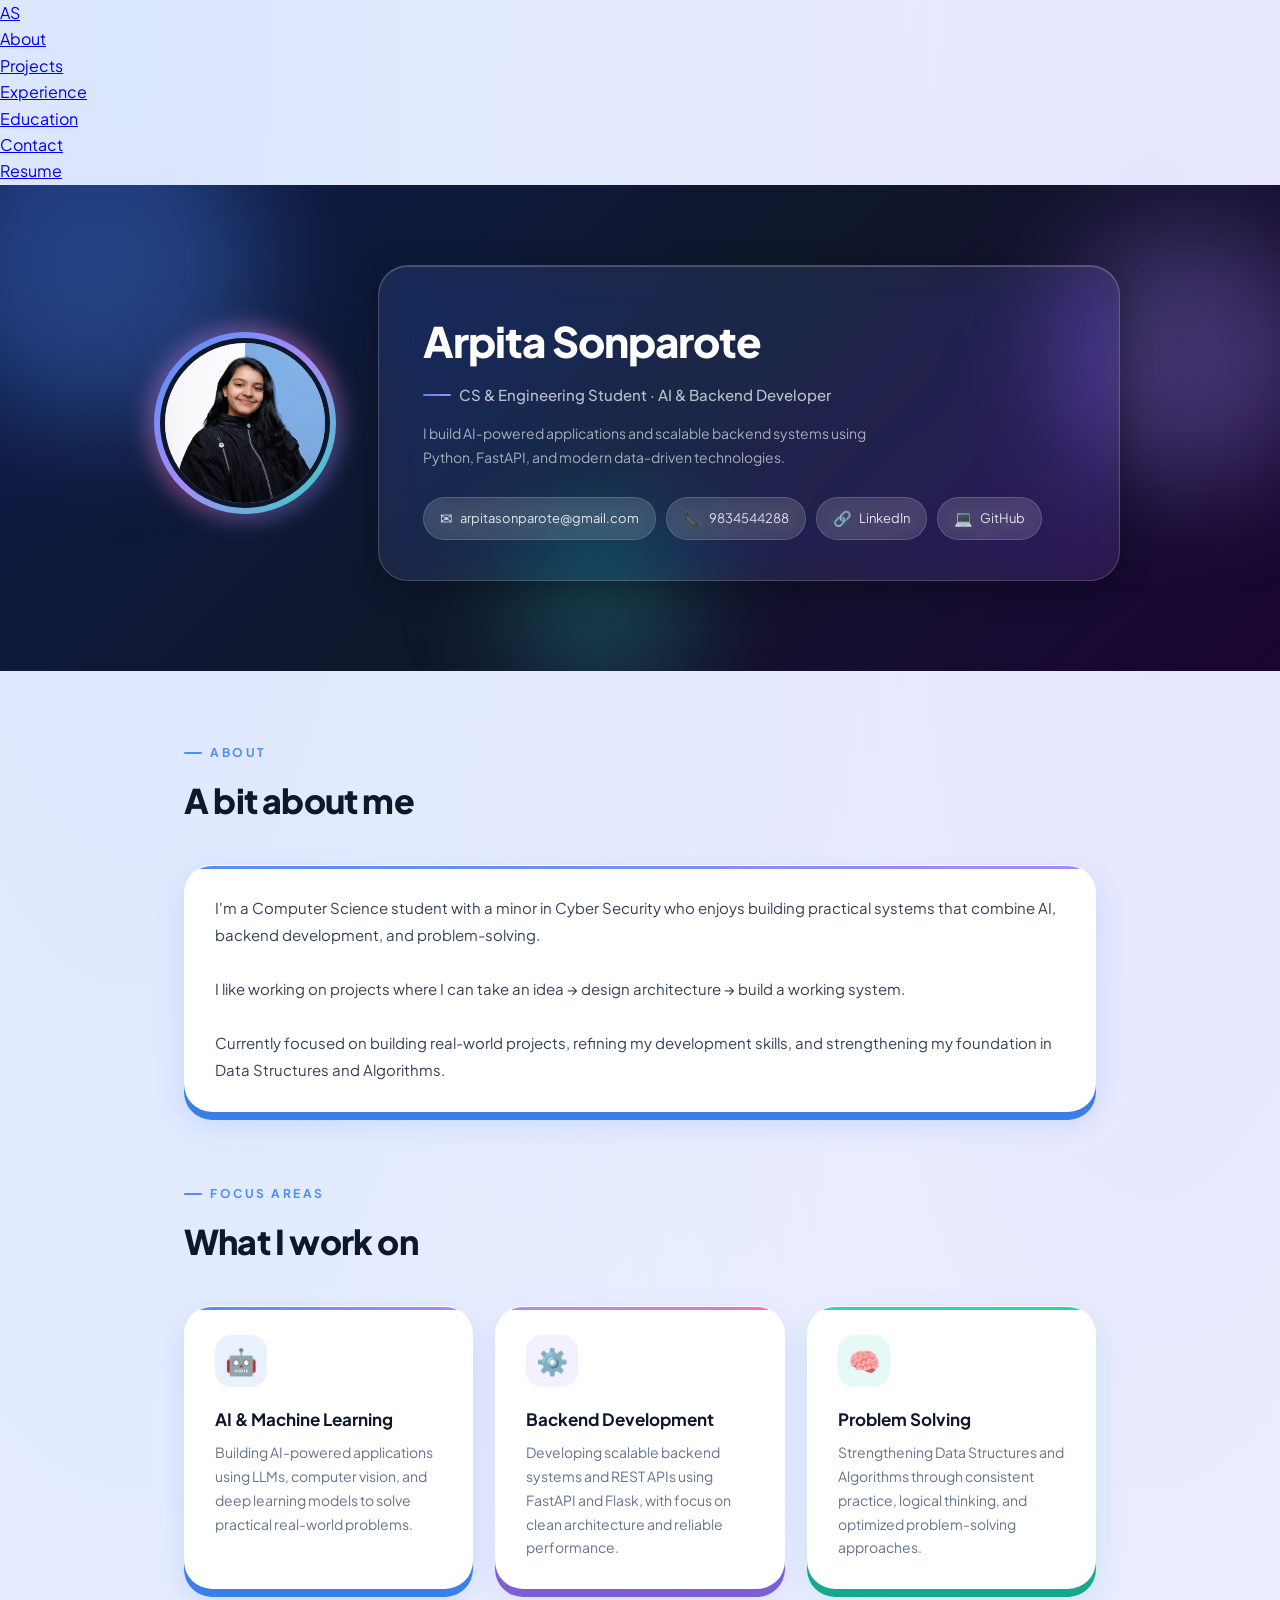
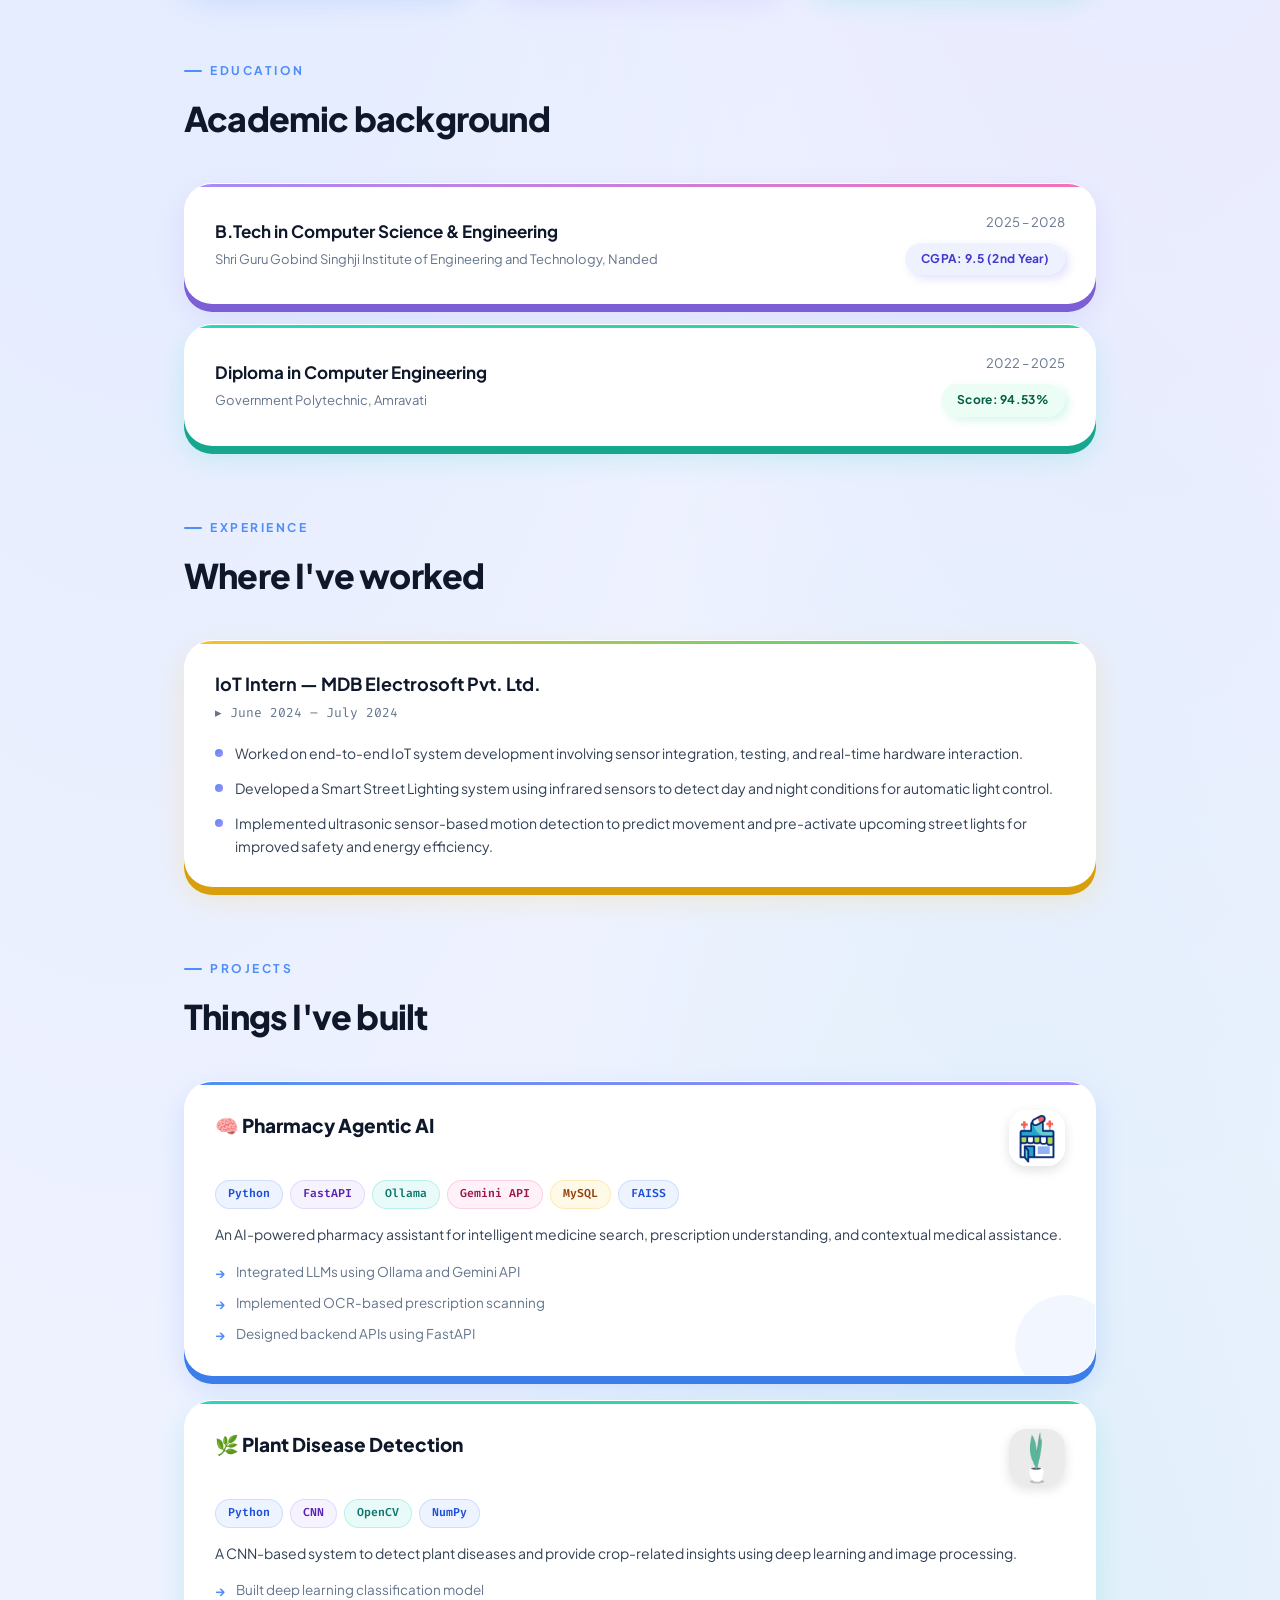
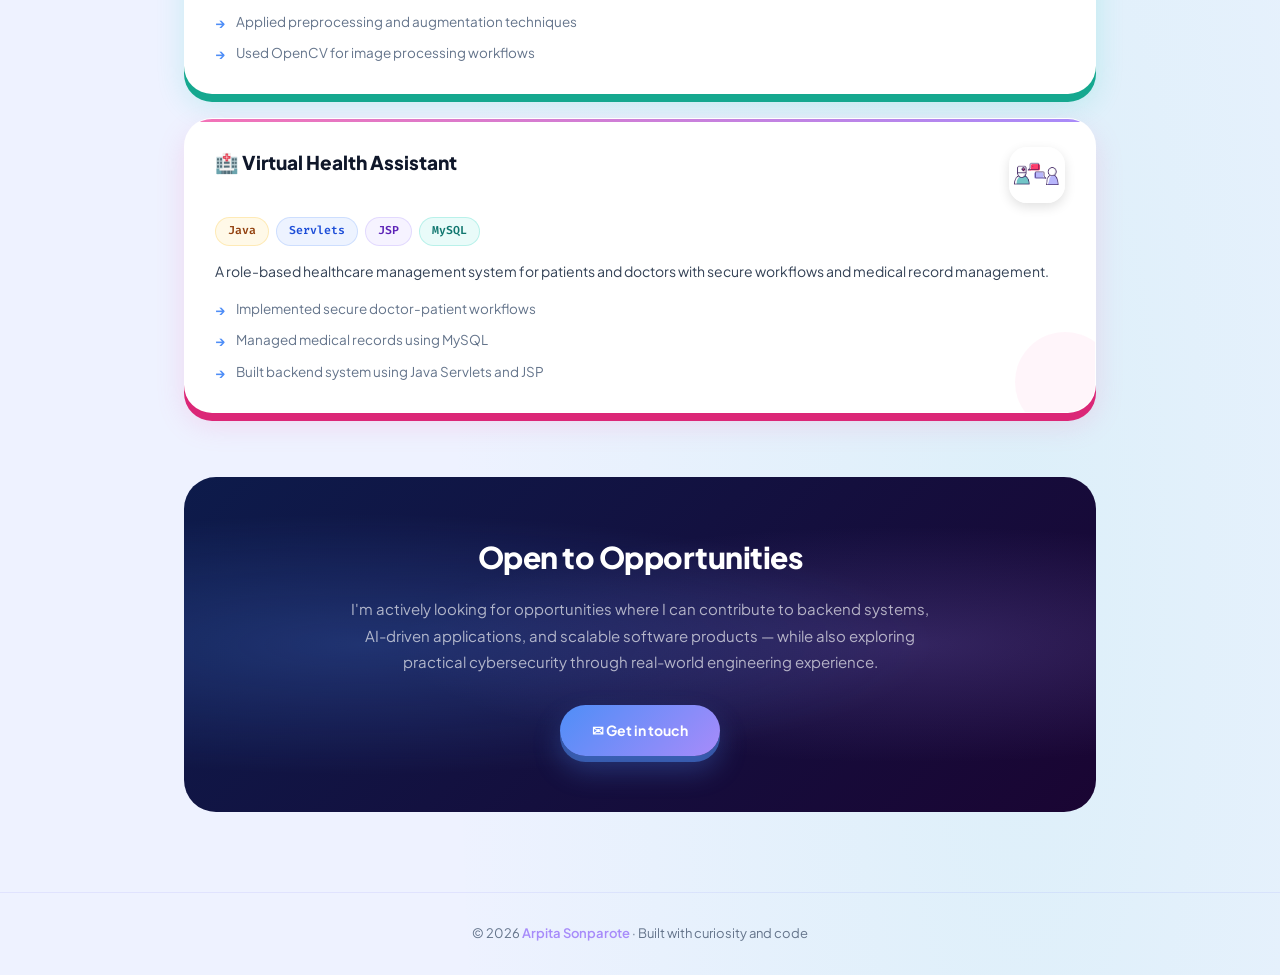
==== commit eb8eddf4: "Update index.html" ====
--- a/index.html
+++ b/index.html
@@ -579,6 +579,29 @@
 </head>
 <body>
 
+  <!-- ═══ NAVBAR ═══ -->
+<nav class="navbar">
+    <div class="nav-container">
+
+        <a href="#hero" class="logo">
+            AS
+        </a>
+
+        <ul class="nav-links">
+            <li><a href="#about">About</a></li>
+            <li><a href="#projects">Projects</a></li>
+            <li><a href="#experience">Experience</a></li>
+            <li><a href="#education">Education</a></li>
+            <li><a href="#contact">Contact</a></li>
+        </ul>
+
+        <a href="resume.pdf" class="resume-btn" target="_blank">
+            Resume
+        </a>
+
+    </div>
+</nav>
+  
 <!-- ═══ HERO — GLASSMORPHISM ═══ -->
 <header class="hero">
   <div class="hero-orb orb1"></div>
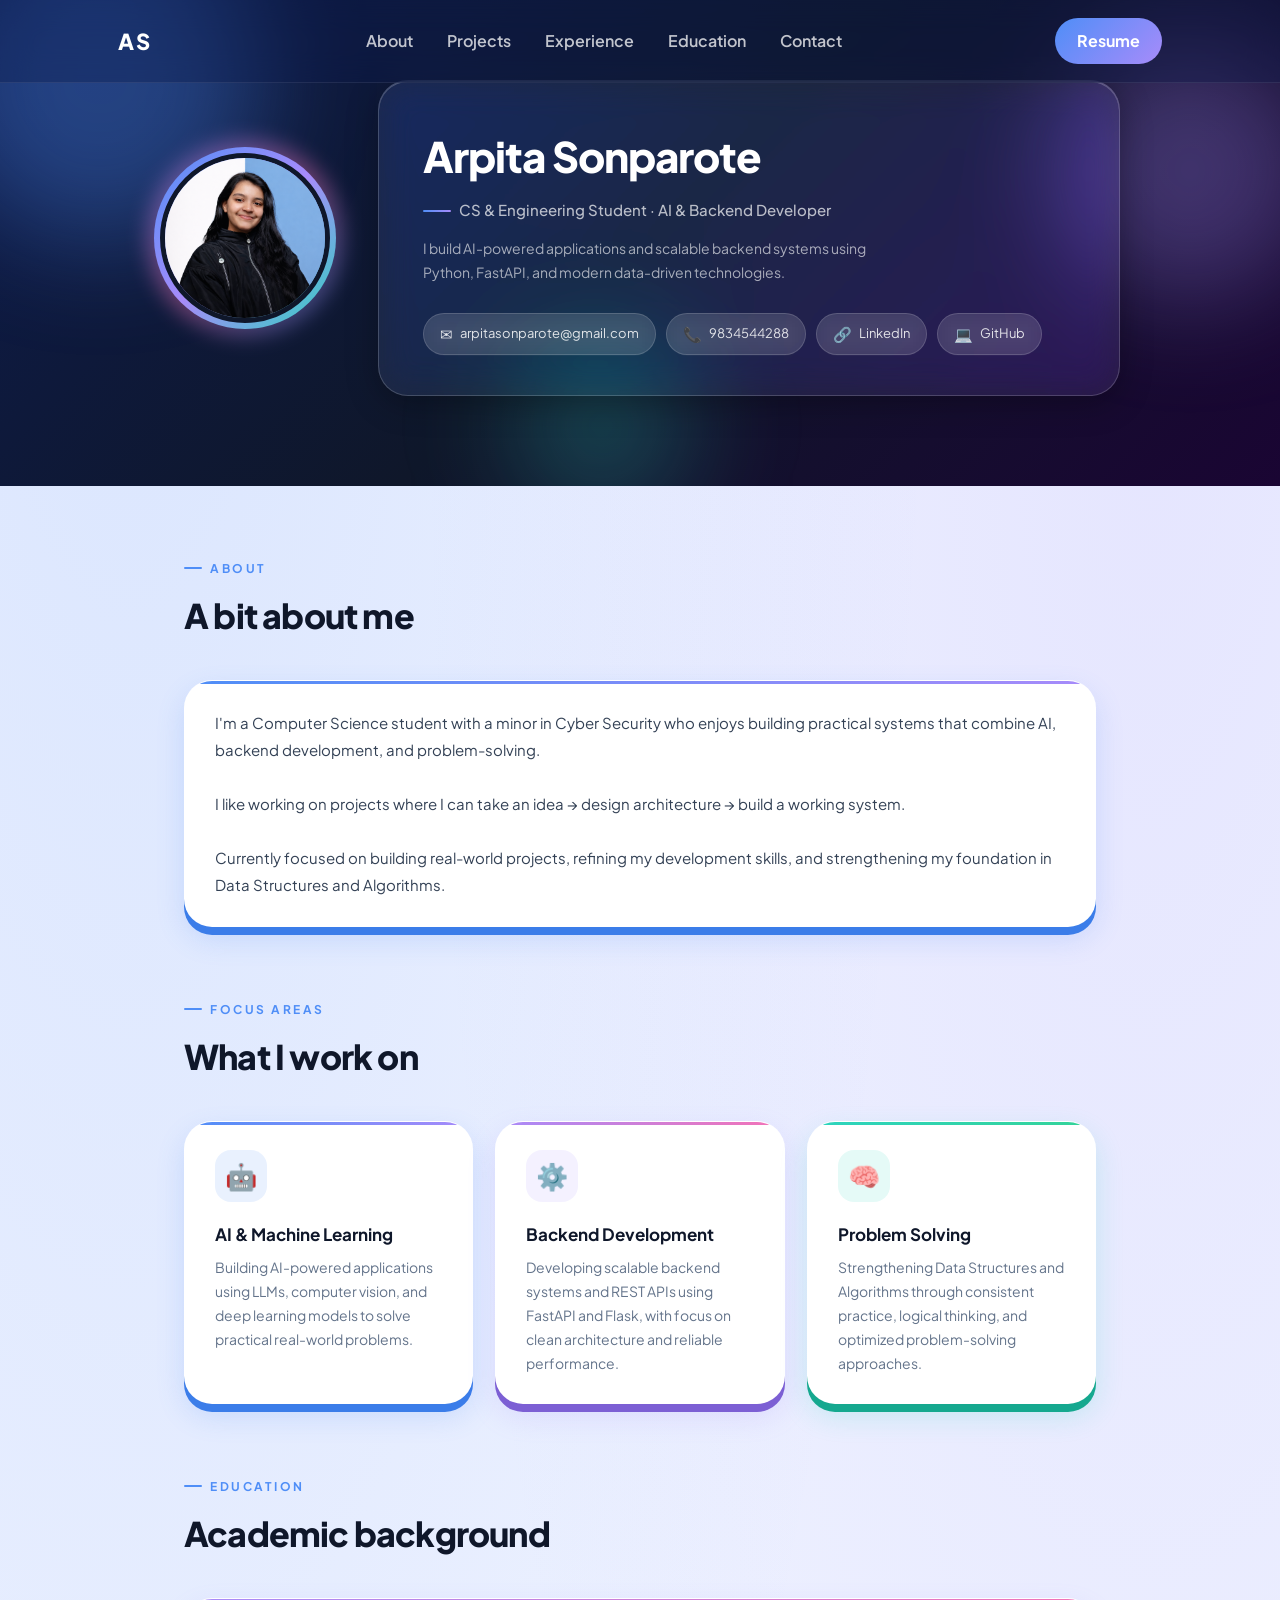
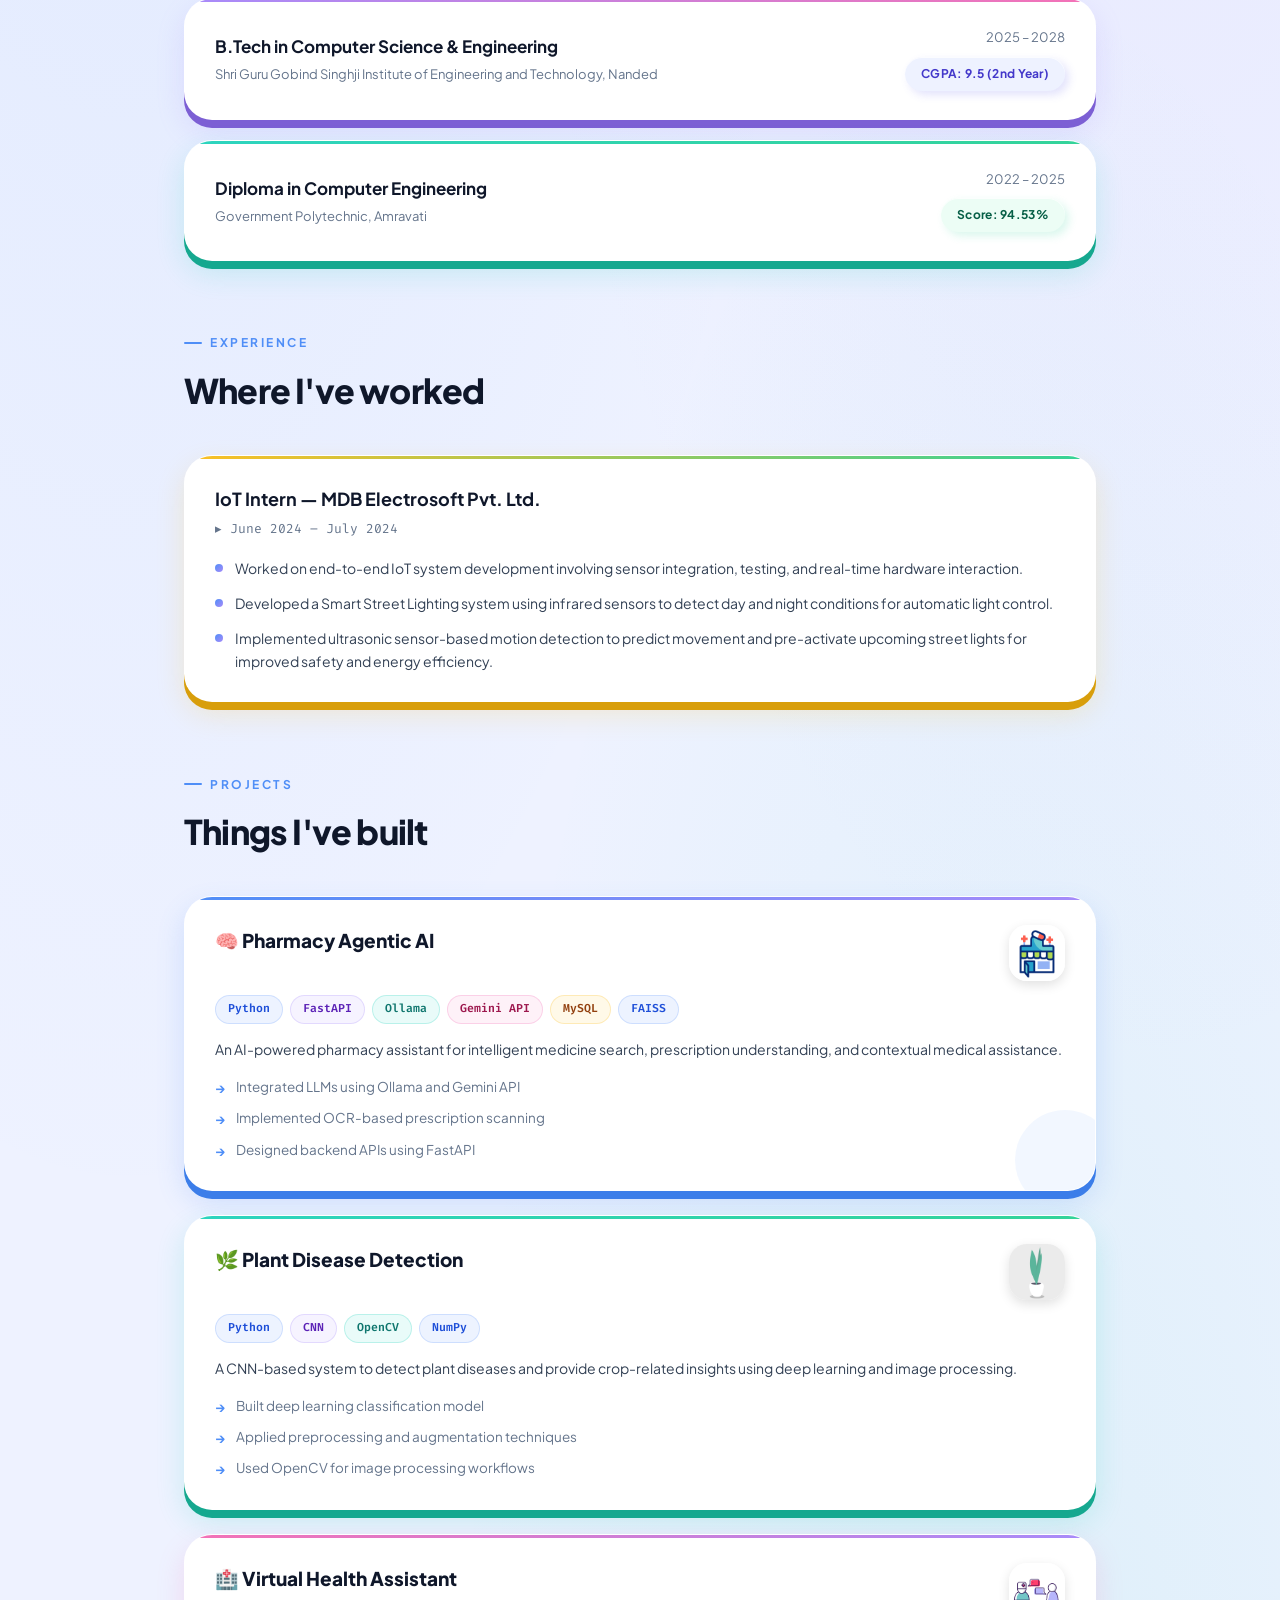
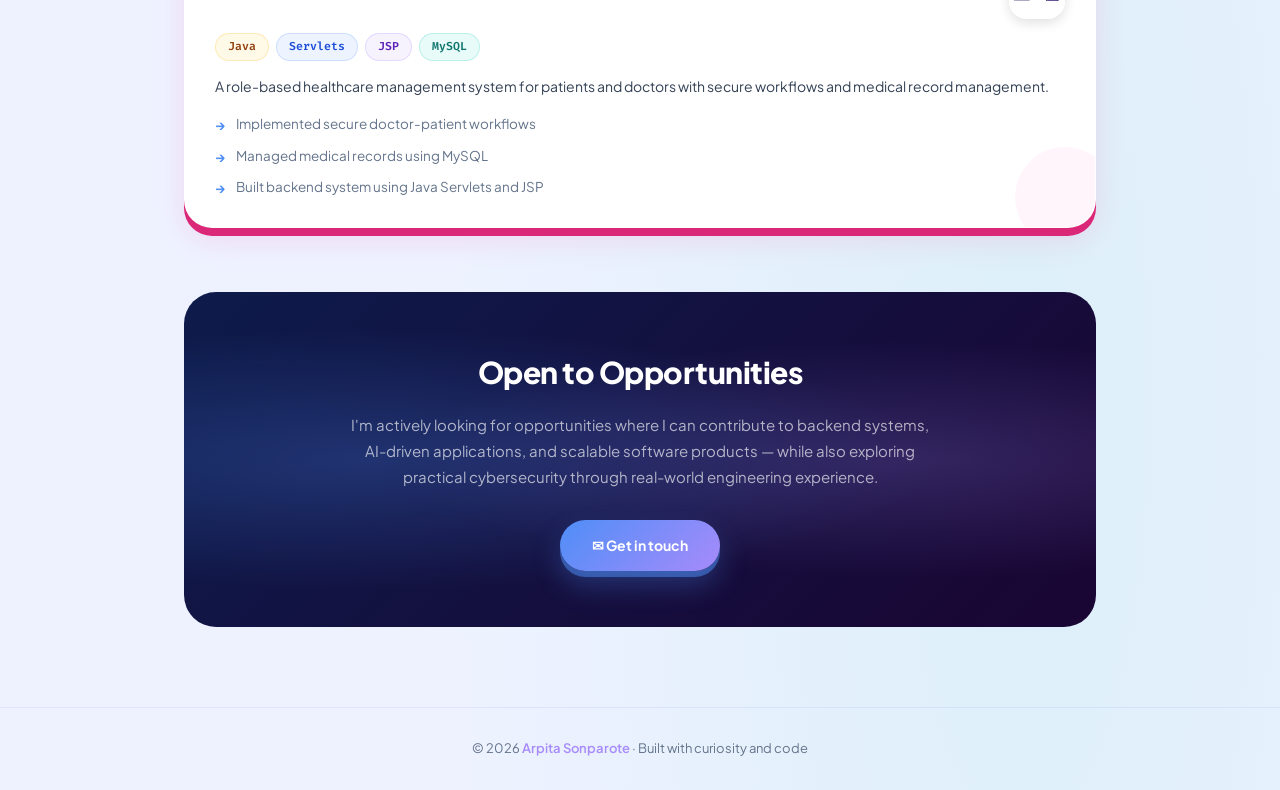
==== commit f3d00bbf: "Update index.html" ====
--- a/index.html
+++ b/index.html
@@ -563,6 +563,107 @@
       transform: translateY(0);
     }
 
+    /* ═══════════════════════════════════════
+                NAVBAR
+═══════════════════════════════════════*/
+
+.navbar{
+    position:fixed;
+    top:0;
+    left:0;
+    width:100%;
+    z-index:9999;
+
+    background:rgba(13,27,75,.35);
+    backdrop-filter:blur(16px);
+    -webkit-backdrop-filter:blur(16px);
+
+    border-bottom:1px solid rgba(255,255,255,.08);
+
+    transition:.3s ease;
+}
+
+.nav-container{
+
+    max-width:1100px;
+
+    margin:auto;
+
+    padding:18px 28px;
+
+    display:flex;
+
+    align-items:center;
+
+    justify-content:space-between;
+}
+
+.logo{
+
+    color:white;
+
+    text-decoration:none;
+
+    font-size:22px;
+
+    font-weight:800;
+
+    letter-spacing:2px;
+}
+
+.nav-links{
+
+    display:flex;
+
+    list-style:none;
+
+    gap:34px;
+}
+
+.nav-links a{
+
+    color:rgba(255,255,255,.75);
+
+    text-decoration:none;
+
+    font-weight:600;
+
+    transition:.25s;
+}
+
+.nav-links a:hover{
+
+    color:white;
+}
+
+.resume-btn{
+
+    text-decoration:none;
+
+    color:white;
+
+    font-weight:700;
+
+    padding:10px 22px;
+
+    border-radius:999px;
+
+    background:linear-gradient(
+        135deg,
+        var(--clay-blue),
+        var(--clay-purple)
+    );
+
+    transition:.25s;
+}
+
+.resume-btn:hover{
+
+    transform:translateY(-2px);
+
+    box-shadow:0 10px 20px rgba(79,142,247,.35);
+}
+    
     /* ─── RESPONSIVE ─── */
     @media (max-width: 700px) {
       .hero-inner { flex-direction: column; text-align: center; gap: 28px; }
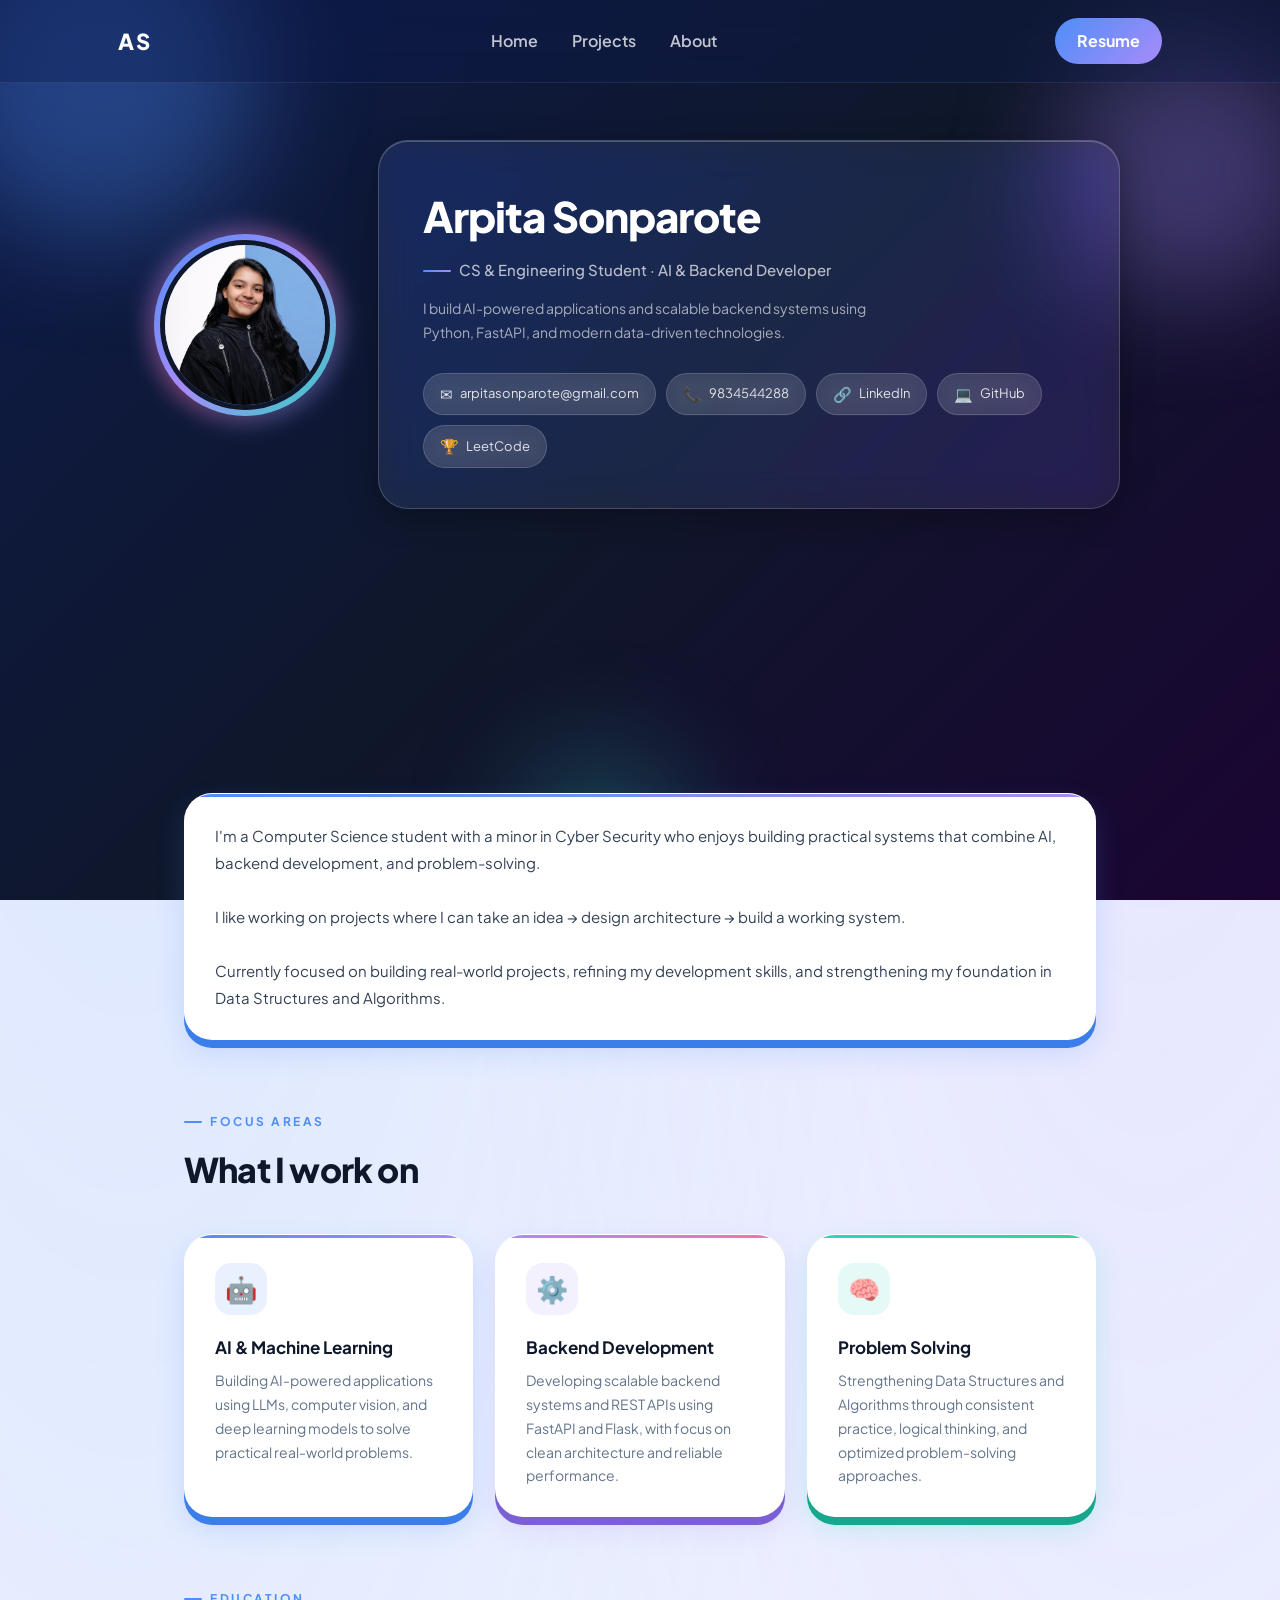
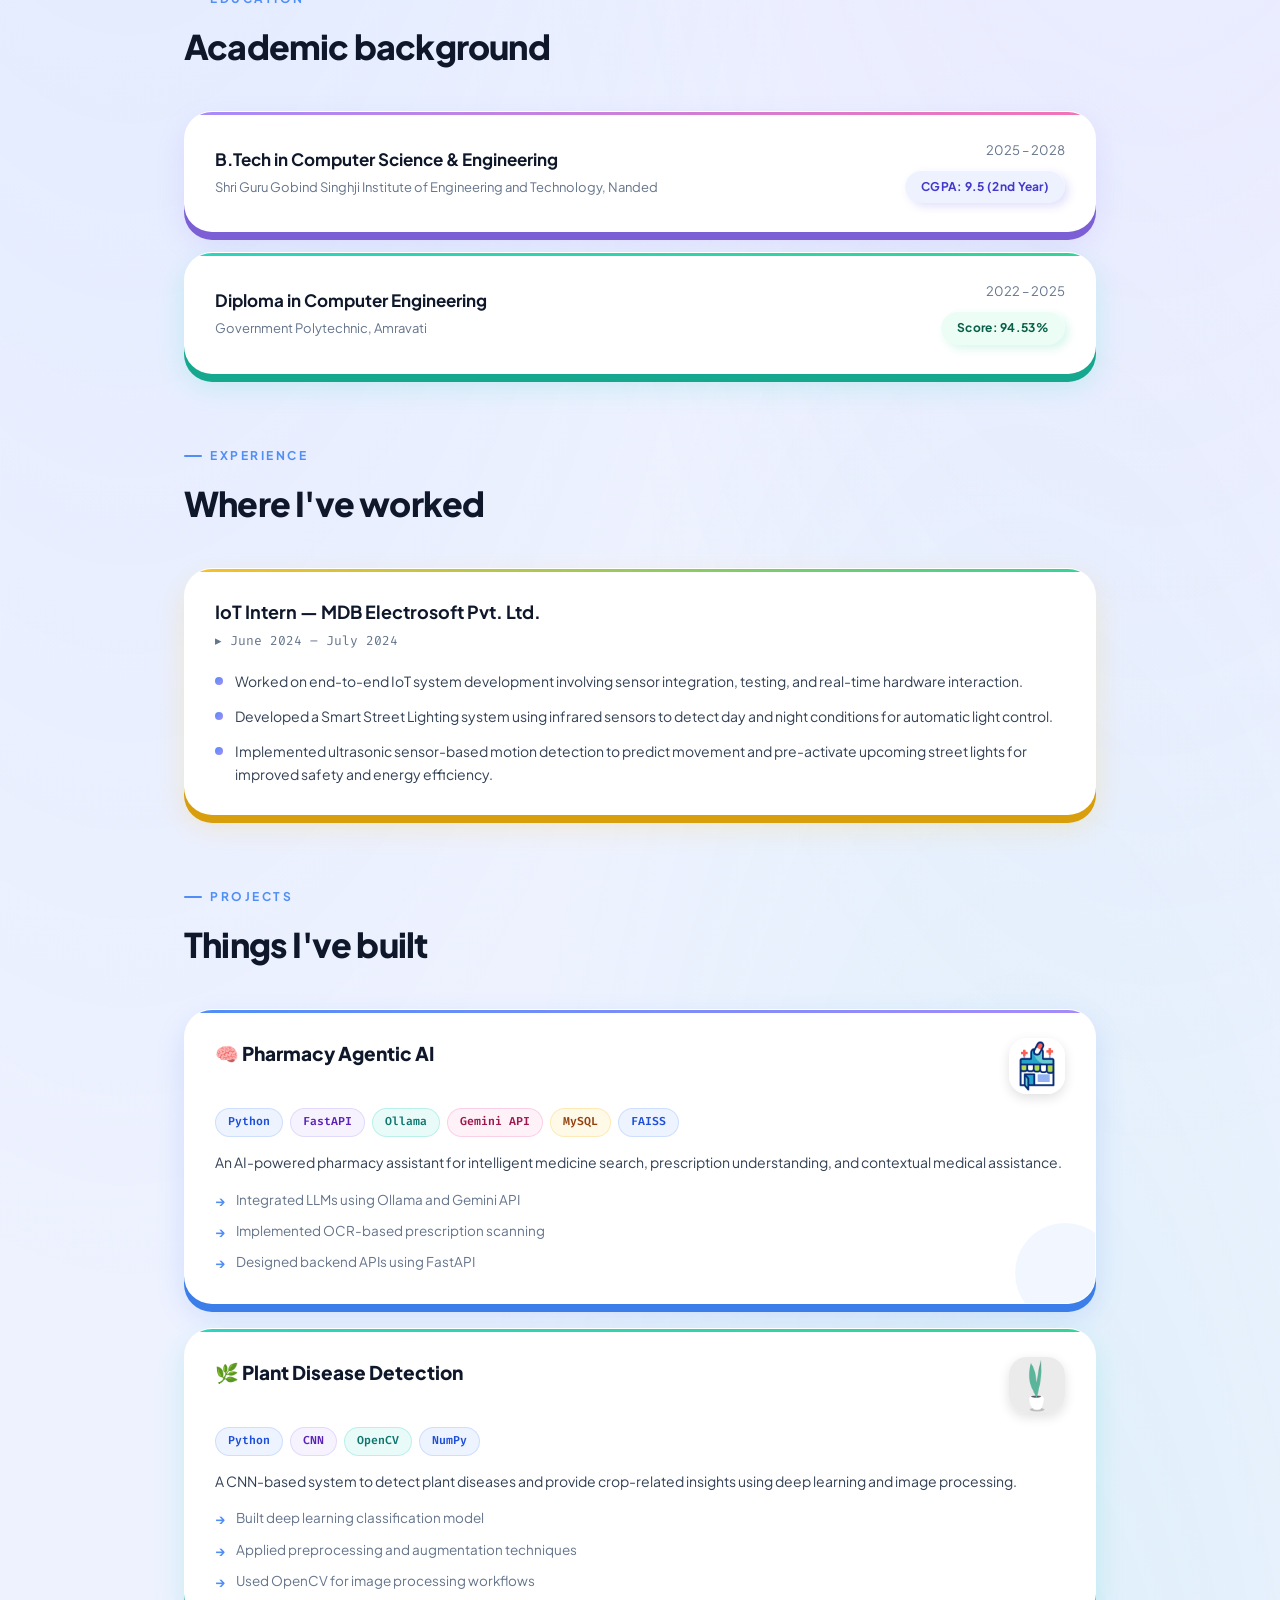
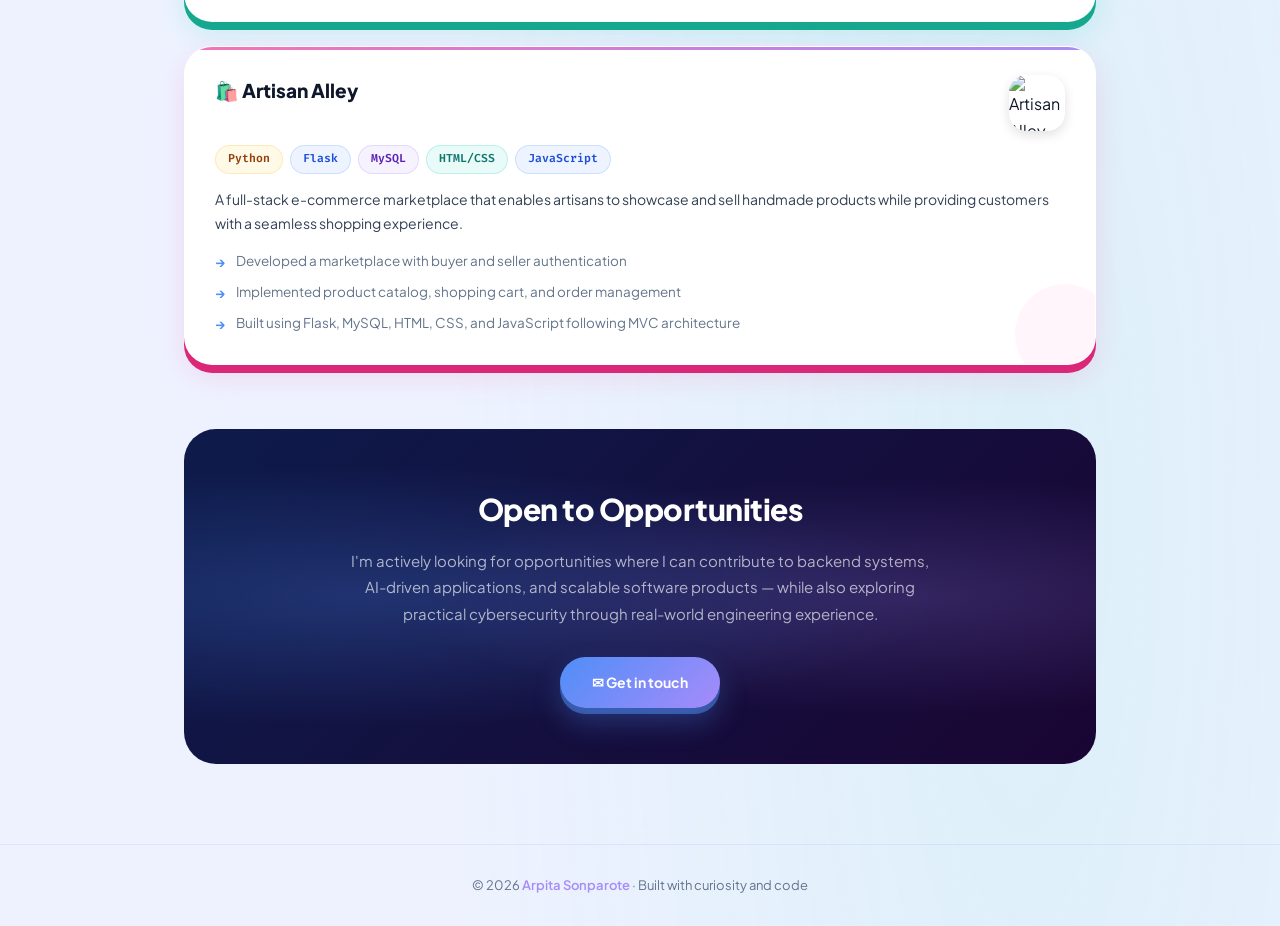
==== commit 1d3a95d3: "Update index.html" ====
--- a/index.html
+++ b/index.html
@@ -39,10 +39,8 @@
     }
 
     /* ─── GLASSMORPHISM HERO ─── */
-    .hero {
-      position: relative;
-      padding: 80px 24px 90px;
-      overflow: hidden;
+    .hero{
+      padding:140px 24px 90px;
     }
 
     .hero::before {
@@ -689,11 +687,9 @@
         </a>
 
         <ul class="nav-links">
-            <li><a href="#about">About</a></li>
-            <li><a href="#projects">Projects</a></li>
-            <li><a href="#experience">Experience</a></li>
-            <li><a href="#education">Education</a></li>
-            <li><a href="#contact">Contact</a></li>
+            <li><a href="index.html">Home</a></li>
+            <li><a href="projects.html">Projects</a></li>
+            <li><a href="about.html">About</a></li>
         </ul>
 
         <a href="resume.pdf" class="resume-btn" target="_blank">
@@ -704,7 +700,7 @@
 </nav>
   
 <!-- ═══ HERO — GLASSMORPHISM ═══ -->
-<header class="hero">
+<header id="hero" class="hero">
   <div class="hero-orb orb1"></div>
   <div class="hero-orb orb2"></div>
   <div class="hero-orb orb3"></div>
@@ -731,6 +727,9 @@
         </a>
         <a class="c-pill" href="https://github.com/Arpita368" target="_blank">
           <span class="icon">💻</span> GitHub
+        </a>
+        <a class="c-pill" href="https://leetcode.com/u/YOUR_USERNAME/" target="_blank">
+          <span class="icon">🏆</span> LeetCode
         </a>
       </div>
     </div>
@@ -875,25 +874,31 @@
     </div>
 
     <div class="clay-card clay-pink project-card reveal">
-      <div class="project-header">
-        <div>
-          <p class="project-title">🏥 Virtual Health Assistant</p>
-        </div>
-        <img src="health.gif" class="project-gif" alt="Health Assistant">
-      </div>
-      <div class="stack-pills">
-        <span class="stack-pill amber">Java</span>
-        <span class="stack-pill">Servlets</span>
-        <span class="stack-pill purple">JSP</span>
-        <span class="stack-pill teal">MySQL</span>
-      </div>
-      <p class="project-desc">A role-based healthcare management system for patients and doctors with secure workflows and medical record management.</p>
-      <ul class="project-points">
-        <li>Implemented secure doctor-patient workflows</li>
-        <li>Managed medical records using MySQL</li>
-        <li>Built backend system using Java Servlets and JSP</li>
-      </ul>
-    </div>
+  <div class="project-header">
+    <div>
+      <p class="project-title">🛍️ Artisan Alley</p>
+    </div>
+    <img src="artisan.gif" class="project-gif" alt="Artisan Alley">
+  </div>
+
+  <div class="stack-pills">
+    <span class="stack-pill amber">Python</span>
+    <span class="stack-pill">Flask</span>
+    <span class="stack-pill purple">MySQL</span>
+    <span class="stack-pill teal">HTML/CSS</span>
+    <span class="stack-pill">JavaScript</span>
+  </div>
+
+  <p class="project-desc">
+    A full-stack e-commerce marketplace that enables artisans to showcase and sell handmade products while providing customers with a seamless shopping experience.
+  </p>
+
+  <ul class="project-points">
+    <li>Developed a marketplace with buyer and seller authentication</li>
+    <li>Implemented product catalog, shopping cart, and order management</li>
+    <li>Built using Flask, MySQL, HTML, CSS, and JavaScript following MVC architecture</li>
+  </ul>
+</div>
 
   </div>
 </section>
@@ -936,261 +941,3 @@
 
 </body>
 </html>
-<!--<!DOCTYPE html>
-<html lang="en">
-<head>
-  <meta charset="UTF-8" />
-  <meta name="viewport" content="width=device-width, initial-scale=1.0"/>
-  <title>Arpita Sonparote | Portfolio</title>
-  <link rel="stylesheet" href="style.css">
-</head>
-
-<body>
-
-  <!-- HERO ->
-  <header class="hero">
-    <div class="hero-container">
-
-      <!-- LEFT: PHOTO ->
-      <div class="hero-left">
-        <img src="profile.png" alt="Arpita Sonparote">
-      </div>
-
-      <!-- RIGHT: TEXT ->
-      <div class="hero-right">
-
-        <h1>Arpita Sonparote</h1>
-
-        <p class="subtitle">
-          Computer Science & Engineering Student | AI & Backend Developer
-        </p>
-
-        <p class="intro">
-          I build AI-powered applications and scalable backend systems using Python, FastAPI,
-          and modern data-driven technologies.
-        </p>
-
-        <!-- CONTACT GRID ->
-        <div class="contact-grid">
-
-          <div class="contact-item">
-            📧
-            <a href="https://mail.google.com/mail/?view=cm&fs=1&to=arpitasonparote@gmail.com" target="_blank">
-                arpitasonparote@gmail.com
-            </a>
-          </div>
-
-          <div class="contact-item">
-            📞 <span>9834544288</span>
-          </div>
-
-          <div class="contact-item">
-            🔗
-            <a href="https://www.linkedin.com/in/arpita-sonparote-9b73a1313" target="_blank">
-              LinkedIn
-            </a>
-          </div>
-
-          <div class="contact-item">
-            💻
-            <a href="https://github.com/Arpita368" target="_blank">
-              GitHub
-            </a>
-          </div>
-
-        </div>
-
-      </div>
-    </div>
-  </header>
-
-
-  <!-- ABOUT ->
-  <section>
-    <h2>About Me</h2>
-
-    <p>
-      I’m a Computer Science student with a minor in Cyber Security who enjoys building practical systems that combine AI,
-      backend development, and problem-solving.
-      <br><br>
-      I like working on projects where I can take an idea → design architecture → build a working system.
-      <br><br>
-      Currently, I’m focused on building real-world projects, refining my development skills, and strengthening my foundation in Data Structures and Algorithms.
-    </p>
-  </section>
-
-
-  <section>
-    <h2>What I Work On</h2>
-
-    <div class="grid">
-
-      <div class="card">
-        <h3>🤖 AI & Machine Learning</h3>
-        <p>
-          Building AI-powered applications using LLMs, computer vision, and deep learning models to solve practical real-world problems.
-        </p>
-      </div>
-
-      <div class="card">
-        <h3>⚙️ Backend Development</h3>
-        <p>
-          Developing scalable backend systems and REST APIs using FastAPI and Flask, with focus on clean architecture and reliable performance.
-        </p>
-      </div>
-
-      <div class="card">
-        <h3>🧠 Problem Solving</h3>
-        <p>
-          Strengthening Data Structures and Algorithms through consistent practice, logical thinking, and optimized problem-solving approaches.
-        </p>
-      </div>
-
-    </div>
-  </section>
-
-
-  <!-- EDUCATION ->
-  <section>
-    <h2>Education</h2>
-
-    <div class="card edu-item">
-      <div class="edu-left">
-        <h3>B.Tech in Computer Science & Engineering</h3>
-        <p>Shri Guru Gobind Singhji Institute of Engineering and Technology, Nanded</p>
-      </div>
-
-      <div class="edu-right">
-        <p><b>2025 – 2028</b></p>
-        <p>
-          <span class="badge">CGPA: 9.5 (2nd Year)</span>
-        </p>
-      </div>
-    </div>
-
-    <div class="card edu-item">
-      <div class="edu-left">
-        <h3>Diploma in Computer Engineering</h3>
-        <p>Government Polytechnic, Amravati</p>
-      </div>
-
-      <div class="edu-right">
-        <p><b>2022 – 2025</b></p>
-        <p>
-          <span class="badge diploma-badge">Score: 94.53%</span>
-        </p>
-      </div>
-    </div>
-  </section>
-
-
-  <!-- EXPERIENCE ->
-  <section>
-    <h2>Experience</h2>
-
-    <div class="card">
-      <h3>IoT Intern — MDB Electrosoft Pvt. Ltd.</h3>
-      <p><i>June 2024 – July 2024</i></p>
-
-      <ul>
-        <li>
-          Worked on end-to-end IoT system development involving sensor integration,
-          testing, and real-time hardware interaction.
-        </li>
-
-        <li>
-          Developed a Smart Street Lighting system using infrared sensors to detect
-          day and night conditions for automatic light control.
-        </li>
-
-        <li>
-          Implemented ultrasonic sensor-based motion detection to predict movement
-          and pre-activate upcoming street lights for improved safety and energy efficiency.
-        </li>
-      </ul>
-    </div>
-  </section>
-
-
-  <!-- PROJECTS ->
-  <section>
-    <h2>Projects</h2>
-
-    <div class="card project-card">
-      <img src="pharmacy.gif" class="project-icon" alt="Project Icon">
-
-      <h3>🧠 Pharmacy Agentic AI</h3>
-      <p><b>Stack:</b> Python, FastAPI, Ollama, Gemini API, MySQL, FAISS</p>
-
-      <p>
-        Built an AI-powered pharmacy assistant for intelligent medicine search,
-        prescription understanding, and contextual medical assistance.
-      </p>
-
-      <ul>
-        <li>Integrated LLMs using Ollama and Gemini API</li>
-        <li>Implemented OCR-based prescription scanning</li>
-        <li>Designed backend APIs using FastAPI</li>
-      </ul>
-    </div>
-
-
-    <div class="card project-card">
-      <img src="plant.gif" class="project-icon" alt="Project Icon">
-
-      <h3>🌿 Plant Disease Detection System</h3>
-      <p><b>Stack:</b> Python, CNN, OpenCV, NumPy</p>
-
-      <p>
-        Developed a CNN-based system to detect plant diseases
-        and provide crop-related insights.
-      </p>
-
-      <ul>
-        <li>Built deep learning classification model</li>
-        <li>Applied preprocessing and augmentation techniques</li>
-        <li>Used OpenCV for image processing workflows</li>
-      </ul>
-    </div>
-
-
-    <div class="card project-card">
-      <img src="health.gif" class="project-icon" alt="Project Icon">
-
-      <h3>🏥 Virtual Health Assistant</h3>
-      <p><b>Stack:</b> Java, Servlets, JSP, MySQL</p>
-
-      <p>
-        Built a role-based healthcare management system
-        for patients and doctors.
-      </p>
-
-      <ul>
-        <li>Implemented secure doctor-patient workflows</li>
-        <li>Managed medical records using MySQL</li>
-        <li>Built backend system using Java Servlets and JSP</li>
-      </ul>
-    </div>
-
-  </section>
-
-
-  <section class="closing">
-    <h2>What I’m Looking For</h2>
-
-    <p>
-      I’m actively looking for opportunities where I can contribute to backend systems,
-      AI-driven applications, and scalable software products — while also exploring practical
-      cybersecurity through real-world engineering experience.
-    </p>
-  </section>
-
-
-  <!-- FOOTER ->
-  <footer>
-    <p>© 2026 Arpita Sonparote • Built with curiosity and code</p>
-  </footer>
-
-</body>
-</html>
--->
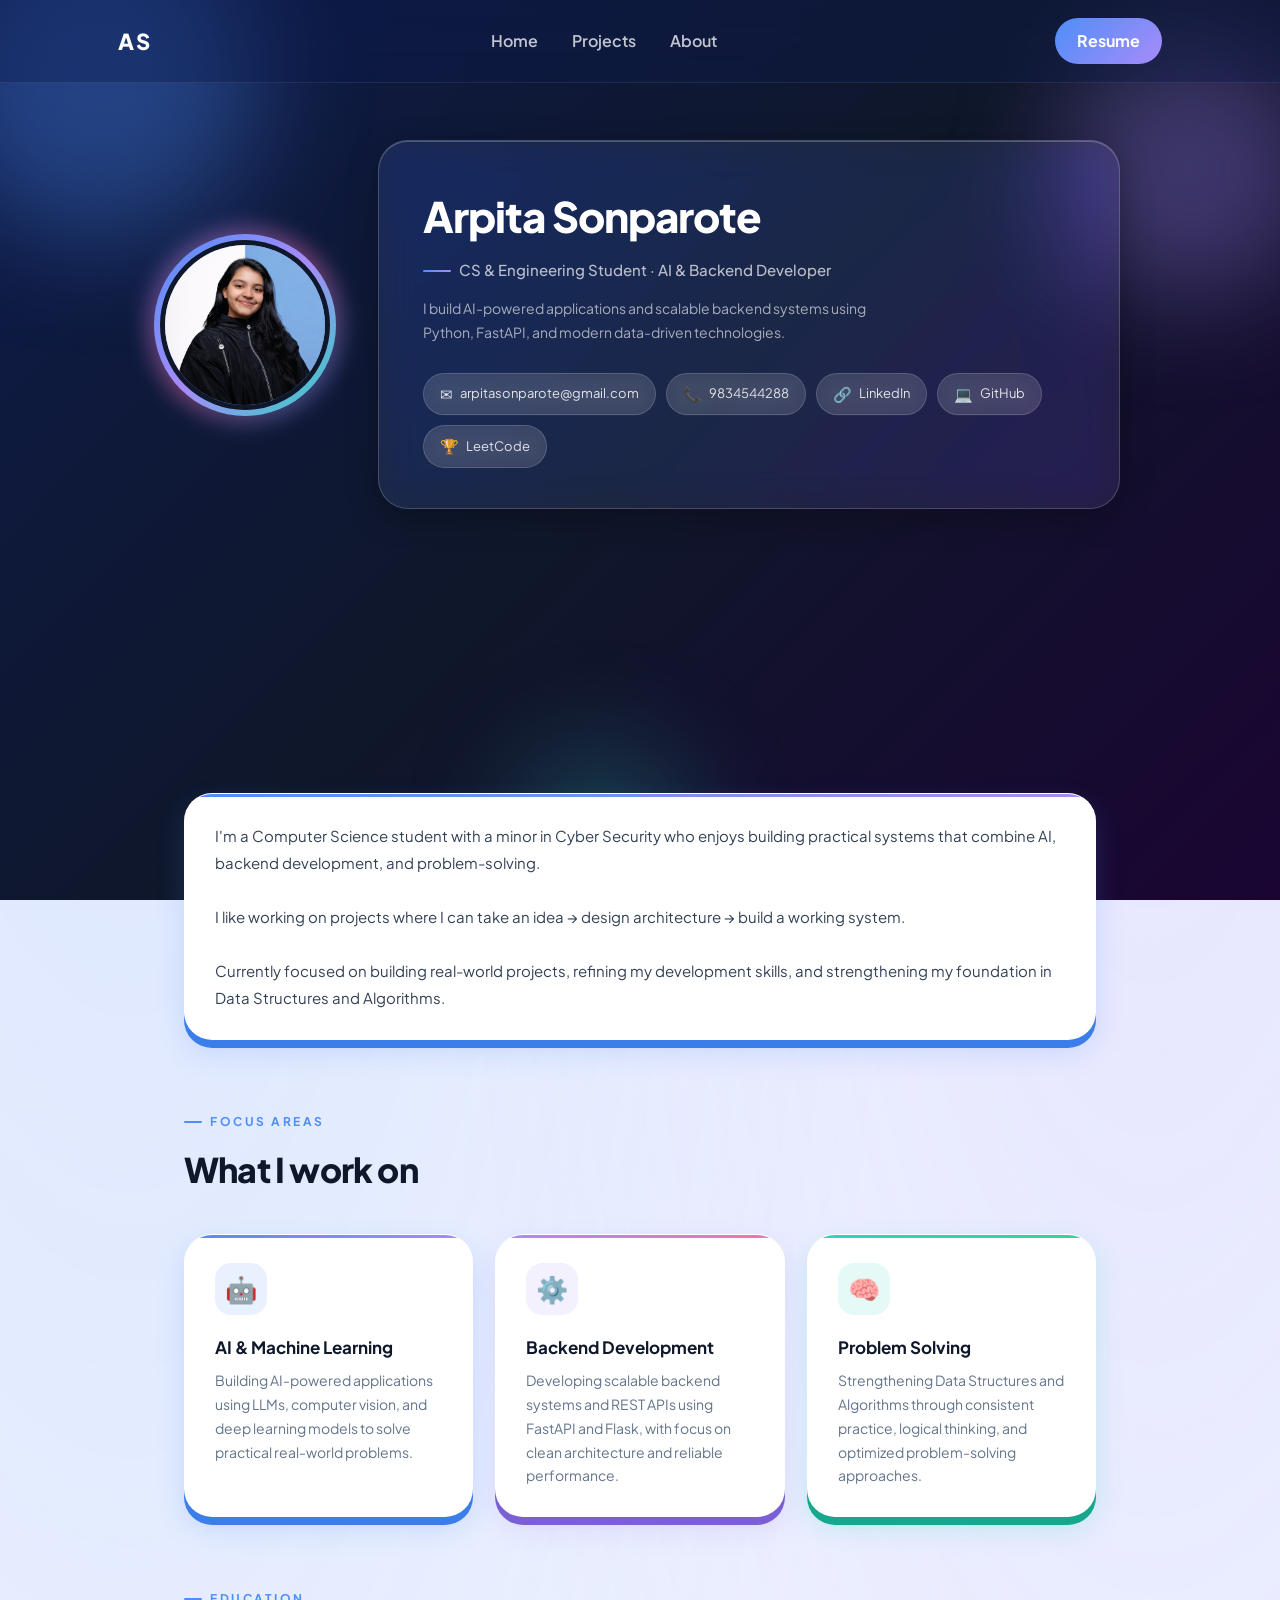
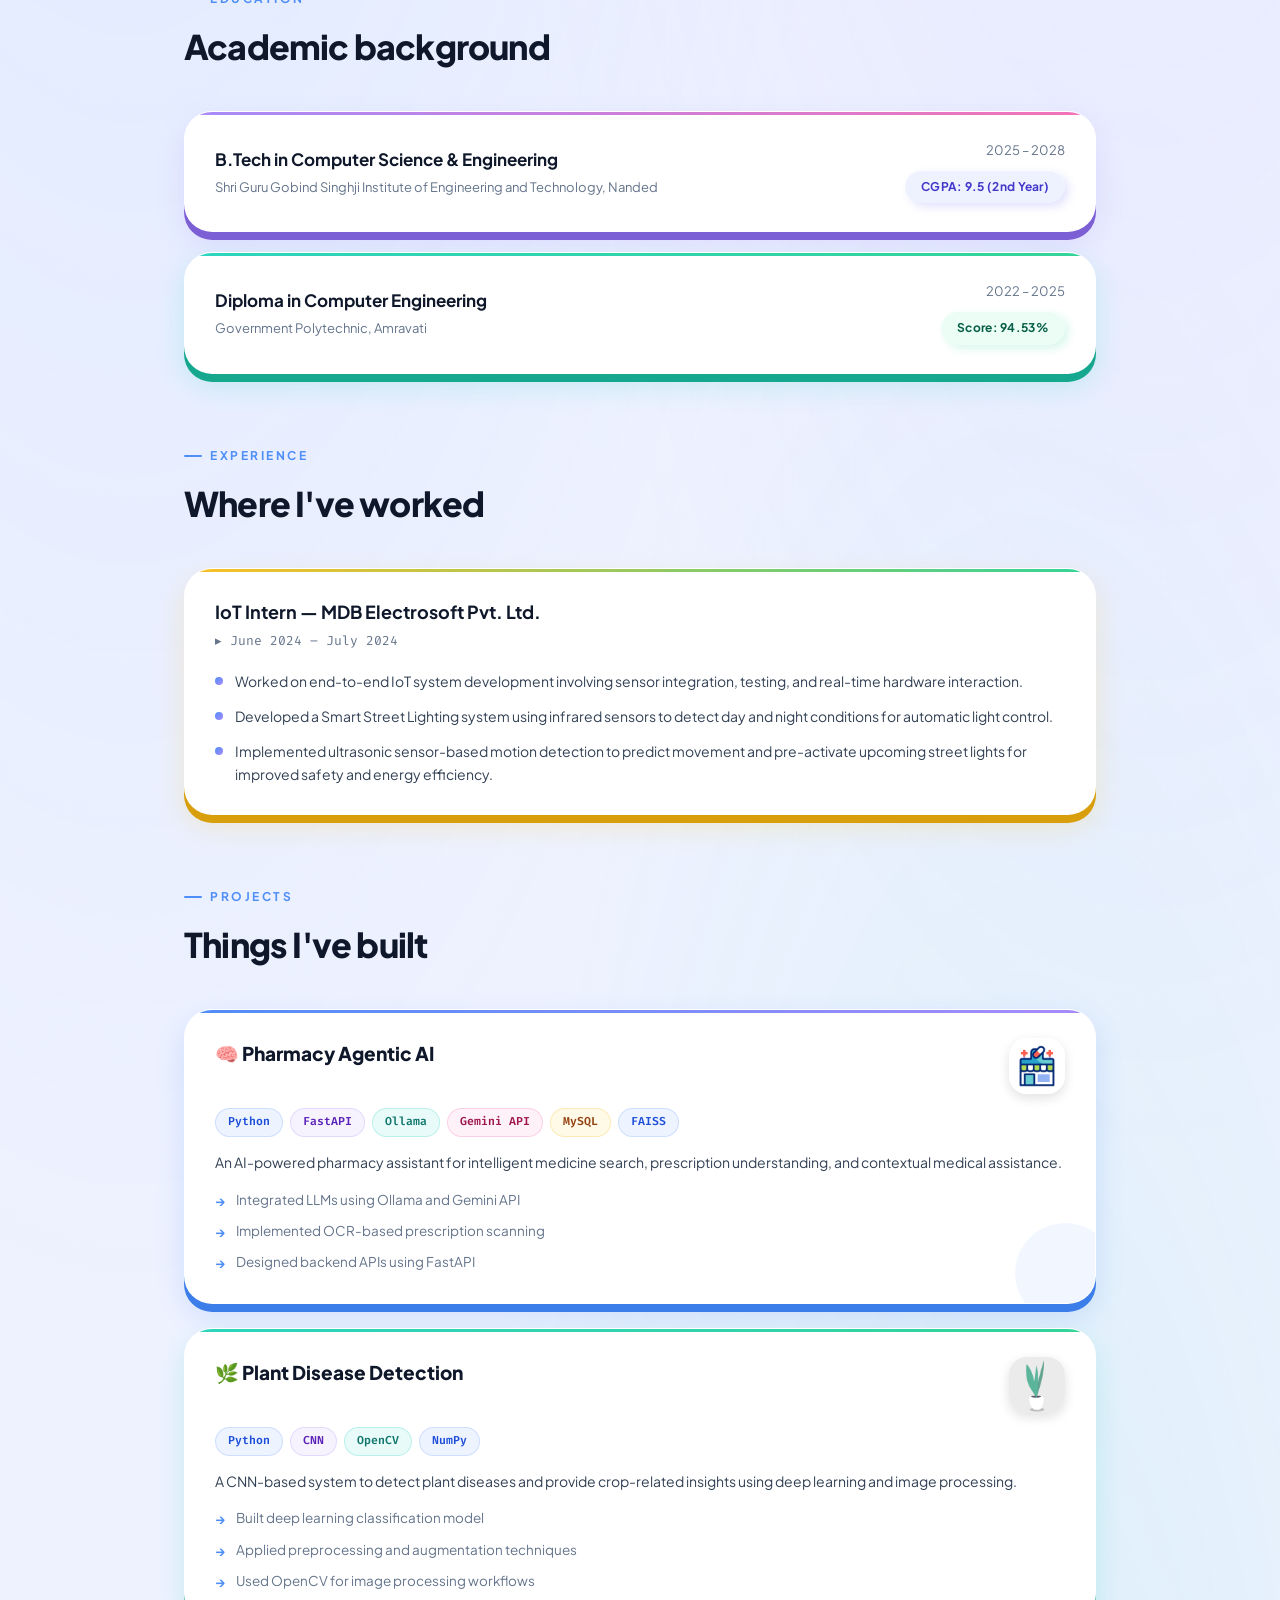
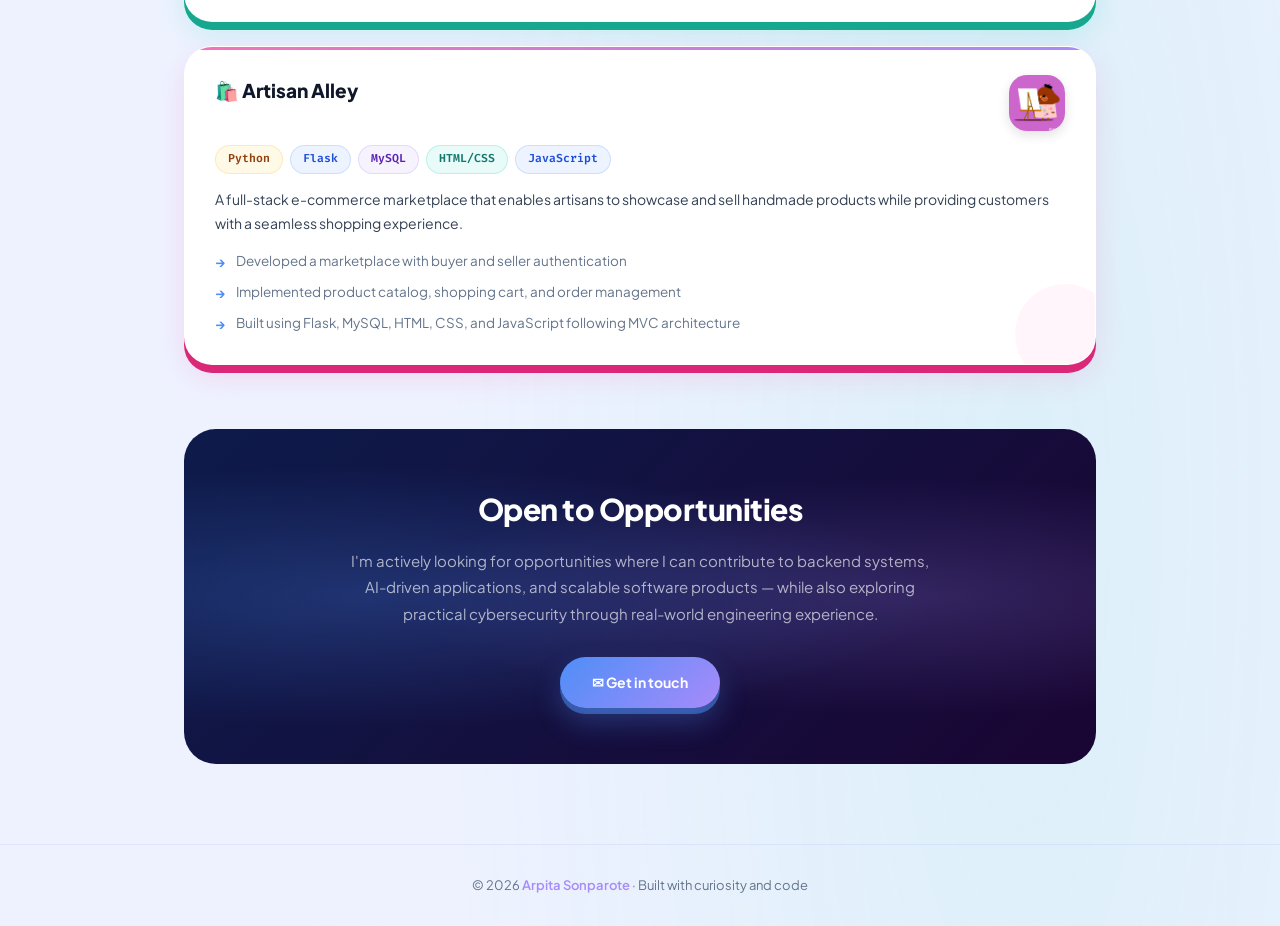
==== commit 9d6e5301: "Update index.html" ====
--- a/index.html
+++ b/index.html
@@ -692,7 +692,7 @@
             <li><a href="about.html">About</a></li>
         </ul>
 
-        <a href="resume.pdf" class="resume-btn" target="_blank">
+        <a href="Arpita_Sonparote_Resume.pdf" class="resume-btn" target="_blank">
             Resume
         </a>
 
